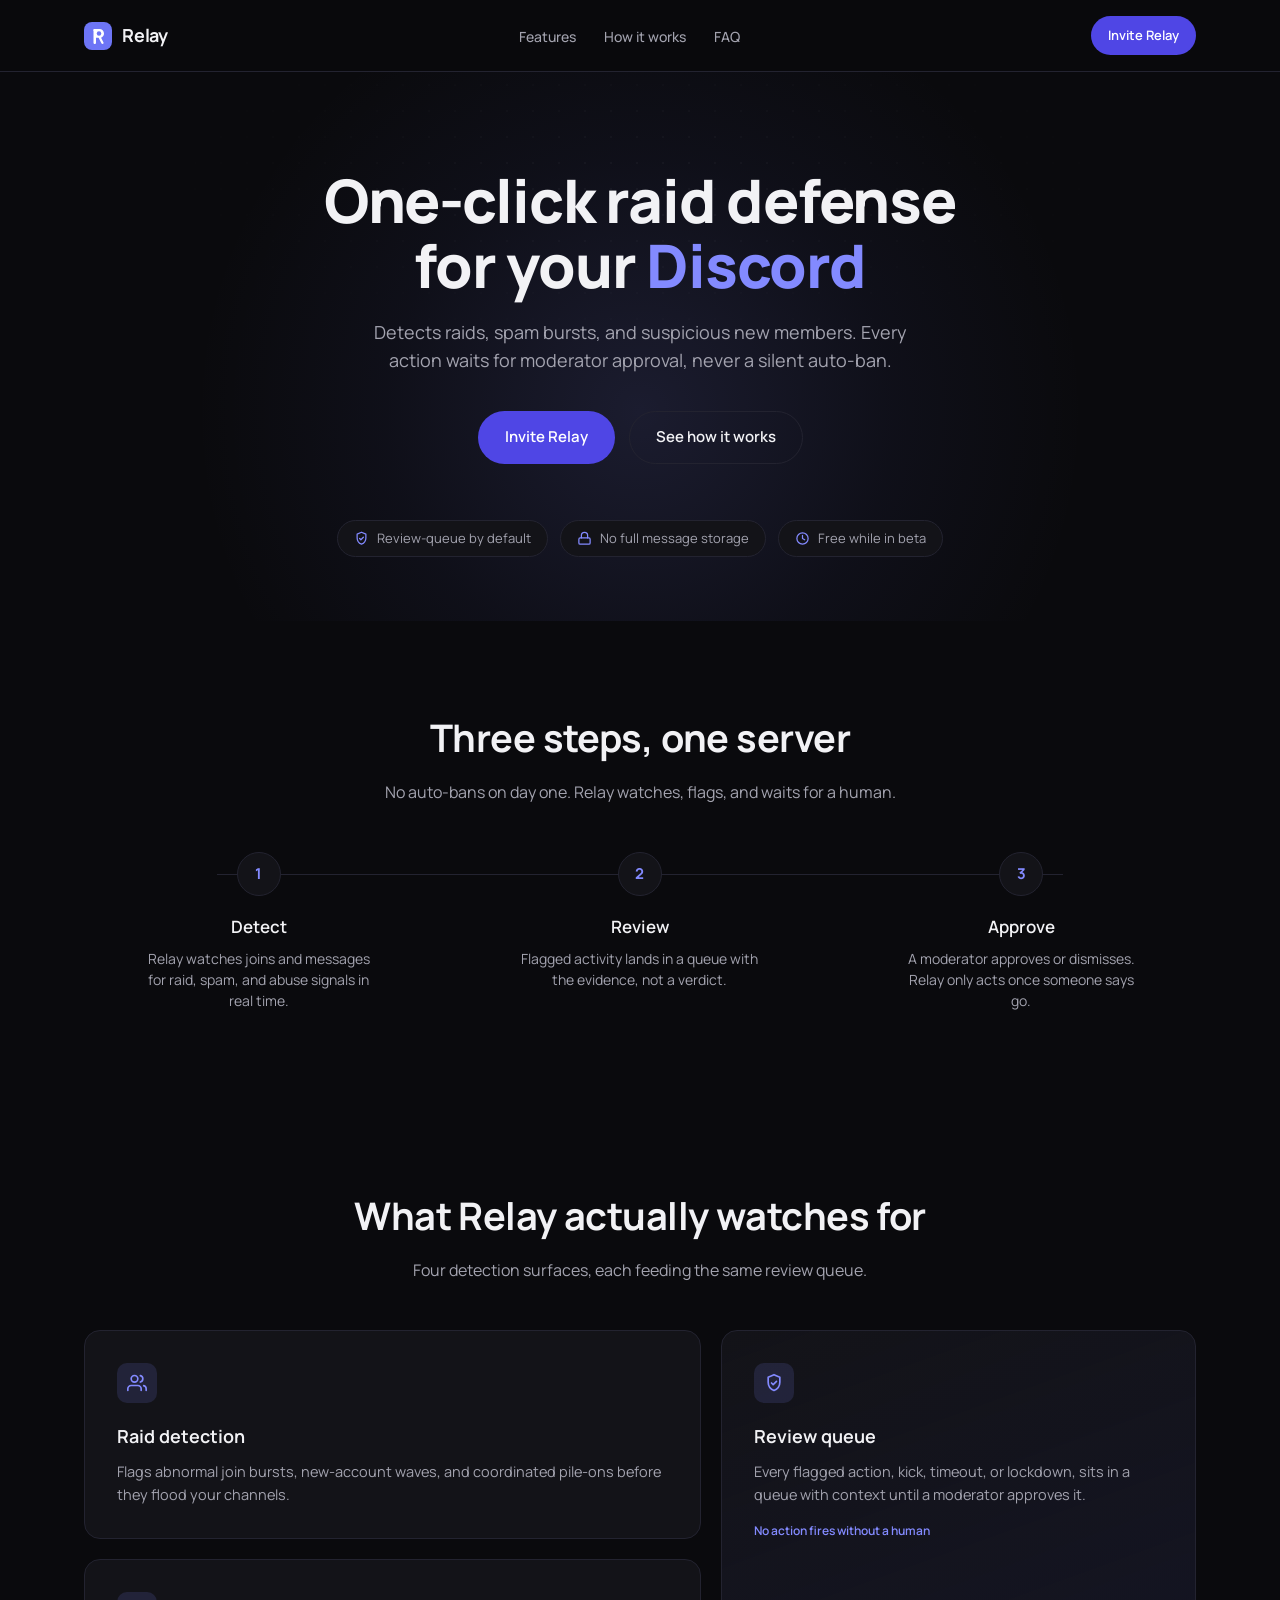
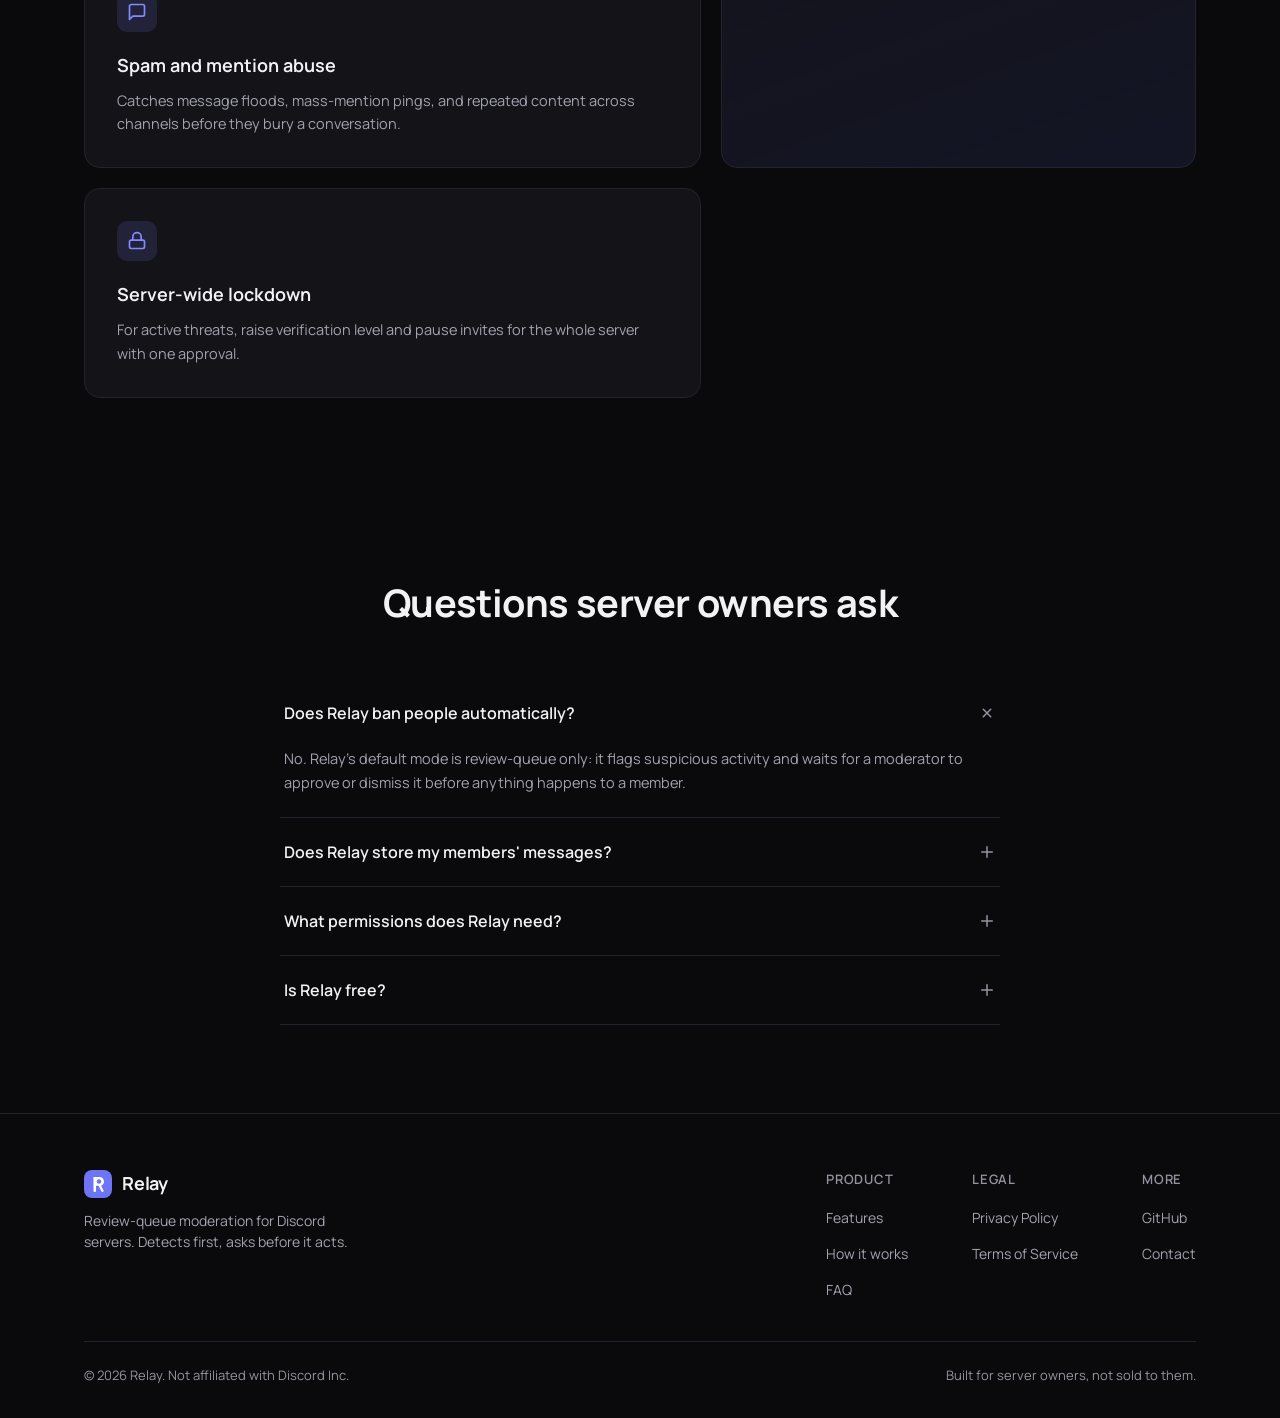
==== index.html @ 848757b1 "Initial commit: Relay landing page Dark-theme marketing site (index.html), Privacy Policy, Terms of " ====
<!DOCTYPE html>
<html lang="en">
<head>
<meta charset="UTF-8">
<meta name="viewport" content="width=device-width, initial-scale=1">
<title>Relay - One-click raid defense for your Discord</title>
<meta name="description" content="Relay detects raids, spam bursts, and suspicious new members in your Discord server, then puts every action in a review queue for a moderator to approve.">
<link rel="preconnect" href="https://fonts.googleapis.com">
<link rel="preconnect" href="https://fonts.gstatic.com" crossorigin>
<link href="https://fonts.googleapis.com/css2?family=Manrope:wght@400;500;600;700;800&display=swap" rel="stylesheet">
<link rel="stylesheet" href="styles.css">
</head>
<body>

<nav class="nav">
  <div class="container">
    <a href="#" class="brand">
      <svg viewBox="0 0 28 28" fill="none" xmlns="http://www.w3.org/2000/svg">
        <rect width="28" height="28" rx="8" fill="#6D75F6"/>
        <path d="M9 8.5C9 7.67 9.67 7 10.5 7H15.5C17.98 7 20 9.02 20 11.5C20 13.42 18.79 15.06 17.09 15.69L19.5 20.5C19.87 21.24 19.34 22 18.5 22C18.03 22 17.6 21.73 17.39 21.31L14.62 15.75H12V20.75C12 21.44 11.44 22 10.75 22C10.06 22 9.5 21.44 9.5 20.75V8.5H9Z" fill="white"/>
        <circle cx="15" cy="11.5" r="2.25" fill="#6D75F6"/>
      </svg>
      Relay
    </a>

    <ul class="nav-links" id="navLinks">
      <li><a href="#features">Features</a></li>
      <li><a href="#how-it-works">How it works</a></li>
      <li><a href="#faq">FAQ</a></li>
    </ul>

    <div class="nav-actions">
      <a href="https://discord.com/oauth2/authorize?client_id=1070480873201340466&scope=bot%20applications.commands&permissions=1099511712950" class="btn btn-primary btn-sm">
        Invite Relay
      </a>
      <button class="nav-menu-toggle" id="navToggle" aria-label="Toggle menu" aria-expanded="false">
        <svg viewBox="0 0 24 24" width="22" height="22" fill="none" stroke="currentColor" stroke-width="2" stroke-linecap="round"><line x1="4" y1="7" x2="20" y2="7"/><line x1="4" y1="12" x2="20" y2="12"/><line x1="4" y1="17" x2="20" y2="17"/></svg>
      </button>
    </div>
  </div>
</nav>

<header class="hero">
  <div class="hero-content">
    <h1>One-click raid defense<br>for your <em>Discord</em></h1>
    <p class="hero-sub">
      Detects raids, spam bursts, and suspicious new members. Every action waits
      for moderator approval, never a silent auto-ban.
    </p>
    <div class="hero-ctas">
      <a href="https://discord.com/oauth2/authorize?client_id=1070480873201340466&scope=bot%20applications.commands&permissions=1099511712950" class="btn btn-primary">
        Invite Relay
      </a>
      <a href="#features" class="btn btn-secondary">See how it works</a>
    </div>
  </div>

  <div class="fact-strip">
    <span class="fact-pill">
      <svg viewBox="0 0 24 24" fill="none" stroke="currentColor" stroke-width="2" stroke-linecap="round" stroke-linejoin="round"><path d="M9 12l2 2 4-4"/><path d="M12 2l7 3v6c0 5-3.5 8.5-7 10-3.5-1.5-7-5-7-10V5l7-3z"/></svg>
      Review-queue by default
    </span>
    <span class="fact-pill">
      <svg viewBox="0 0 24 24" fill="none" stroke="currentColor" stroke-width="2" stroke-linecap="round" stroke-linejoin="round"><rect x="3" y="11" width="18" height="10" rx="2"/><path d="M7 11V7a5 5 0 0110 0v4"/></svg>
      No full message storage
    </span>
    <span class="fact-pill">
      <svg viewBox="0 0 24 24" fill="none" stroke="currentColor" stroke-width="2" stroke-linecap="round" stroke-linejoin="round"><circle cx="12" cy="12" r="9"/><path d="M12 7v5l3.5 2"/></svg>
      Free while in beta
    </span>
  </div>
</header>

<section id="how-it-works">
  <div class="container">
    <div class="section-head">
      <h2>Three steps, one server</h2>
      <p>No auto-bans on day one. Relay watches, flags, and waits for a human.</p>
    </div>

    <div class="steps">
      <div class="step">
        <div class="step-number">1</div>
        <h3>Detect</h3>
        <p>Relay watches joins and messages for raid, spam, and abuse signals in real time.</p>
      </div>
      <div class="step">
        <div class="step-number">2</div>
        <h3>Review</h3>
        <p>Flagged activity lands in a queue with the evidence, not a verdict.</p>
      </div>
      <div class="step">
        <div class="step-number">3</div>
        <h3>Approve</h3>
        <p>A moderator approves or dismisses. Relay only acts once someone says go.</p>
      </div>
    </div>
  </div>
</section>

<section id="features">
  <div class="container">
    <div class="section-head">
      <h2>What Relay actually watches for</h2>
      <p>Four detection surfaces, each feeding the same review queue.</p>
    </div>

    <div class="feature-grid">
      <div class="feature-card">
        <div class="feature-icon">
          <svg viewBox="0 0 24 24" fill="none" stroke="currentColor" stroke-width="2" stroke-linecap="round" stroke-linejoin="round"><path d="M17 21v-2a4 4 0 00-4-4H5a4 4 0 00-4 4v2"/><circle cx="9" cy="7" r="4"/><path d="M23 21v-2a4 4 0 00-3-3.87"/><path d="M16 3.13a4 4 0 010 7.75"/></svg>
        </div>
        <h3>Raid detection</h3>
        <p>Flags abnormal join bursts, new-account waves, and coordinated pile-ons before they flood your channels.</p>
      </div>

      <div class="feature-card">
        <div class="feature-icon">
          <svg viewBox="0 0 24 24" fill="none" stroke="currentColor" stroke-width="2" stroke-linecap="round" stroke-linejoin="round"><path d="M9 12l2 2 4-4"/><path d="M12 2l7 3v6c0 5-3.5 8.5-7 10-3.5-1.5-7-5-7-10V5l7-3z"/></svg>
        </div>
        <h3>Review queue</h3>
        <p>Every flagged action, kick, timeout, or lockdown, sits in a queue with context until a moderator approves it.</p>
        <span class="badge-inline">No action fires without a human</span>
      </div>

      <div class="feature-card">
        <div class="feature-icon">
          <svg viewBox="0 0 24 24" fill="none" stroke="currentColor" stroke-width="2" stroke-linecap="round" stroke-linejoin="round"><path d="M21 15a2 2 0 01-2 2H7l-4 4V5a2 2 0 012-2h14a2 2 0 012 2z"/></svg>
        </div>
        <h3>Spam and mention abuse</h3>
        <p>Catches message floods, mass-mention pings, and repeated content across channels before they bury a conversation.</p>
      </div>

      <div class="feature-card">
        <div class="feature-icon">
          <svg viewBox="0 0 24 24" fill="none" stroke="currentColor" stroke-width="2" stroke-linecap="round" stroke-linejoin="round"><rect x="3" y="11" width="18" height="10" rx="2"/><path d="M7 11V7a5 5 0 0110 0v4"/></svg>
        </div>
        <h3>Server-wide lockdown</h3>
        <p>For active threats, raise verification level and pause invites for the whole server with one approval.</p>
      </div>
    </div>
  </div>
</section>

<section id="faq">
  <div class="container">
    <div class="section-head">
      <h2>Questions server owners ask</h2>
    </div>

    <div class="faq">
      <details class="faq-item" open>
        <summary>
          Does Relay ban people automatically?
          <svg viewBox="0 0 24 24" fill="none" stroke="currentColor" stroke-width="2" stroke-linecap="round"><line x1="12" y1="5" x2="12" y2="19"/><line x1="5" y1="12" x2="19" y2="12"/></svg>
        </summary>
        <p>No. Relay's default mode is review-queue only: it flags suspicious activity and waits for a moderator to approve or dismiss it before anything happens to a member.</p>
      </details>

      <details class="faq-item">
        <summary>
          Does Relay store my members' messages?
          <svg viewBox="0 0 24 24" fill="none" stroke="currentColor" stroke-width="2" stroke-linecap="round"><line x1="12" y1="5" x2="12" y2="19"/><line x1="5" y1="12" x2="19" y2="12"/></svg>
        </summary>
        <p>Relay is built to analyze moderation signals, not archive conversations. It does not intentionally store complete message contents. See the <a href="privacy.html">Privacy Policy</a> for full detail.</p>
      </details>

      <details class="faq-item">
        <summary>
          What permissions does Relay need?
          <svg viewBox="0 0 24 24" fill="none" stroke="currentColor" stroke-width="2" stroke-linecap="round"><line x1="12" y1="5" x2="12" y2="19"/><line x1="5" y1="12" x2="19" y2="12"/></svg>
        </summary>
        <p>Only what the features you enable require, view channels and message history for detection, plus kick, timeout, ban, and manage-server permissions if you turn on the review-queue actions that use them.</p>
      </details>

      <details class="faq-item">
        <summary>
          Is Relay free?
          <svg viewBox="0 0 24 24" fill="none" stroke="currentColor" stroke-width="2" stroke-linecap="round"><line x1="12" y1="5" x2="12" y2="19"/><line x1="5" y1="12" x2="19" y2="12"/></svg>
        </summary>
        <p>Relay is currently free while in beta. If paid tiers are introduced later, pricing will be disclosed before anything is charged.</p>
      </details>
    </div>
  </div>
</section>

<footer>
  <div class="container">
    <div class="footer-top">
      <div class="footer-brand">
        <a href="#" class="brand">
          <svg viewBox="0 0 28 28" fill="none" xmlns="http://www.w3.org/2000/svg">
            <rect width="28" height="28" rx="8" fill="#6D75F6"/>
            <path d="M9 8.5C9 7.67 9.67 7 10.5 7H15.5C17.98 7 20 9.02 20 11.5C20 13.42 18.79 15.06 17.09 15.69L19.5 20.5C19.87 21.24 19.34 22 18.5 22C18.03 22 17.6 21.73 17.39 21.31L14.62 15.75H12V20.75C12 21.44 11.44 22 10.75 22C10.06 22 9.5 21.44 9.5 20.75V8.5H9Z" fill="white"/>
            <circle cx="15" cy="11.5" r="2.25" fill="#6D75F6"/>
          </svg>
          Relay
        </a>
        <p>Review-queue moderation for Discord servers. Detects first, asks before it acts.</p>
      </div>

      <div class="footer-cols">
        <div class="footer-col">
          <h4>Product</h4>
          <ul>
            <li><a href="#features">Features</a></li>
            <li><a href="#how-it-works">How it works</a></li>
            <li><a href="#faq">FAQ</a></li>
          </ul>
        </div>
        <div class="footer-col">
          <h4>Legal</h4>
          <ul>
            <li><a href="privacy.html">Privacy Policy</a></li>
            <li><a href="terms.html">Terms of Service</a></li>
          </ul>
        </div>
        <div class="footer-col">
          <h4>More</h4>
          <ul>
            <li><a href="https://github.com/miradamkhan/discordsecuritybot">GitHub</a></li>
            <li><a href="mailto:relaybotsupport@gmail.com">Contact</a></li>
          </ul>
        </div>
      </div>
    </div>

    <div class="footer-bottom">
      <span>© 2026 Relay. Not affiliated with Discord Inc.</span>
      <span>Built for server owners, not sold to them.</span>
    </div>
  </div>
</footer>

<script src="script.js"></script>
</body>
</html>
---- styles.css ----
/* Relay marketing site - shared styles. Dark theme, single accent (Discord-adjacent
   blurple, contextually justified since Relay is a Discord product, not a default). */

:root {
  --bg: #0a0a0d;
  --bg-elevated: #131318;
  --border: #232330;
  --text: #f2f2f5;
  --text-muted: #a3a3af;
  --text-faint: #9494a0;
  --accent: #4f46e5;
  --accent-hover: #5a51ea;
  --accent-strong: #838aff;
  --accent-soft: rgba(131, 138, 255, 0.14);
  --danger: #f2555b;
  --radius-card: 16px;
  --radius-pill: 999px;
  --max-width: 1160px;
  --nav-height: 72px;
}

* {
  box-sizing: border-box;
}

html {
  scroll-behavior: smooth;
}

body {
  margin: 0;
  background: var(--bg);
  color: var(--text);
  font-family: "Manrope", -apple-system, BlinkMacSystemFont, "Segoe UI", sans-serif;
  font-size: 16px;
  line-height: 1.5;
  -webkit-font-smoothing: antialiased;
}

@media (prefers-reduced-motion: reduce) {
  html {
    scroll-behavior: auto;
  }
  * {
    animation-duration: 0.01ms !important;
    transition-duration: 0.01ms !important;
  }
}

a {
  color: inherit;
}

.container {
  max-width: var(--max-width);
  margin: 0 auto;
  padding: 0 24px;
}

/* ---------- Nav ---------- */

.nav {
  position: sticky;
  top: 0;
  z-index: 40;
  height: var(--nav-height);
  display: flex;
  align-items: center;
  background: rgba(10, 10, 13, 0.72);
  backdrop-filter: blur(14px);
  -webkit-backdrop-filter: blur(14px);
  border-bottom: 1px solid var(--border);
}

.nav .container {
  display: flex;
  align-items: center;
  justify-content: space-between;
  width: 100%;
}

.brand {
  display: flex;
  align-items: center;
  gap: 10px;
  font-weight: 700;
  font-size: 18px;
  text-decoration: none;
  letter-spacing: -0.01em;
}

.brand svg {
  width: 28px;
  height: 28px;
}

.nav-links {
  display: flex;
  align-items: center;
  gap: 28px;
  list-style: none;
  margin: 0;
  padding: 0;
}

.nav-links a {
  text-decoration: none;
  color: var(--text-muted);
  font-size: 14px;
  font-weight: 500;
  transition: color 0.15s ease;
}

.nav-links a:hover {
  color: var(--text);
}

.nav-actions {
  display: flex;
  align-items: center;
  gap: 16px;
}

.nav-menu-toggle {
  display: none;
  background: none;
  border: none;
  color: var(--text);
  padding: 8px;
  cursor: pointer;
}

/* ---------- Buttons ---------- */

.btn {
  display: inline-flex;
  align-items: center;
  justify-content: center;
  gap: 8px;
  padding: 12px 22px;
  border-radius: var(--radius-pill);
  font-size: 14px;
  font-weight: 600;
  text-decoration: none;
  white-space: nowrap;
  border: 1px solid transparent;
  cursor: pointer;
  transition: transform 0.15s ease, background 0.15s ease, border-color 0.15s ease;
}

.btn:active {
  transform: scale(0.98);
}

.btn-primary {
  background: var(--accent);
  color: #ffffff;
}

.btn-primary:hover {
  background: var(--accent-hover);
}

.btn-secondary {
  background: transparent;
  color: var(--text);
  border-color: var(--border);
}

.btn-secondary:hover {
  border-color: var(--text-faint);
  background: rgba(255, 255, 255, 0.03);
}

.btn-sm {
  padding: 9px 16px;
  font-size: 13px;
}

/* ---------- Hero ---------- */

.hero {
  position: relative;
  overflow: hidden;
  padding: 96px 24px 64px;
  text-align: center;
}

.hero::before {
  content: "";
  position: absolute;
  top: -20%;
  left: 50%;
  width: 900px;
  height: 900px;
  transform: translateX(-50%);
  background: radial-gradient(circle, var(--accent-soft) 0%, rgba(109, 117, 246, 0.05) 40%, transparent 70%);
  pointer-events: none;
  z-index: 0;
}

.hero::after {
  content: "";
  position: absolute;
  inset: 0;
  background-image: radial-gradient(rgba(255, 255, 255, 0.035) 1px, transparent 1px);
  background-size: 26px 26px;
  mask-image: radial-gradient(ellipse 60% 50% at 50% 20%, black 0%, transparent 70%);
  -webkit-mask-image: radial-gradient(ellipse 60% 50% at 50% 20%, black 0%, transparent 70%);
  pointer-events: none;
  z-index: 0;
}

.hero-content {
  position: relative;
  z-index: 1;
  max-width: 760px;
  margin: 0 auto;
}

.hero h1 {
  font-size: clamp(36px, 6vw, 60px);
  line-height: 1.08;
  letter-spacing: -0.02em;
  font-weight: 800;
  margin: 0 0 20px;
}

.hero h1 em {
  font-style: normal;
  color: var(--accent-strong);
}

.hero-sub {
  font-size: 18px;
  line-height: 1.6;
  color: var(--text-muted);
  max-width: 560px;
  margin: 0 auto 36px;
}

.hero-ctas {
  display: flex;
  gap: 14px;
  justify-content: center;
  flex-wrap: wrap;
}

.hero-ctas .btn {
  padding: 14px 26px;
  font-size: 15px;
}

.fact-strip {
  position: relative;
  z-index: 1;
  display: flex;
  justify-content: center;
  flex-wrap: wrap;
  gap: 12px;
  margin-top: 56px;
}

.fact-pill {
  display: inline-flex;
  align-items: center;
  gap: 8px;
  padding: 8px 16px;
  border-radius: var(--radius-pill);
  border: 1px solid var(--border);
  background: var(--bg-elevated);
  color: var(--text-muted);
  font-size: 13px;
}

.fact-pill svg {
  width: 15px;
  height: 15px;
  color: var(--accent-strong);
  flex-shrink: 0;
}

/* ---------- Section shell ---------- */

section {
  padding: 88px 0;
}

.section-head {
  max-width: 620px;
  margin: 0 auto 48px;
  text-align: center;
}

.section-head h2 {
  font-size: clamp(28px, 4vw, 38px);
  letter-spacing: -0.015em;
  margin: 0 0 14px;
  font-weight: 700;
}

.section-head p {
  color: var(--text-muted);
  font-size: 16px;
  margin: 0;
}

/* ---------- How it works (3-step) ---------- */

.steps {
  display: grid;
  grid-template-columns: repeat(3, 1fr);
  gap: 32px;
  position: relative;
}

.steps::before {
  content: "";
  position: absolute;
  top: 22px;
  left: 12%;
  right: 12%;
  height: 1px;
  background: var(--border);
  z-index: 0;
}

.step {
  position: relative;
  z-index: 1;
  text-align: center;
}

.step-number {
  width: 44px;
  height: 44px;
  margin: 0 auto 18px;
  border-radius: 50%;
  background: var(--bg-elevated);
  border: 1px solid var(--border);
  display: flex;
  align-items: center;
  justify-content: center;
  font-weight: 700;
  font-size: 15px;
  color: var(--accent-strong);
}

.step h3 {
  font-size: 17px;
  margin: 0 0 8px;
  font-weight: 600;
}

.step p {
  color: var(--text-muted);
  font-size: 14px;
  margin: 0;
  max-width: 240px;
  margin-inline: auto;
}

/* ---------- Feature bento ---------- */

.feature-grid {
  display: grid;
  grid-template-columns: 1.3fr 1fr;
  grid-template-rows: auto auto;
  gap: 20px;
}

.feature-card {
  background: var(--bg-elevated);
  border: 1px solid var(--border);
  border-radius: var(--radius-card);
  padding: 32px;
}

.feature-card.wide {
  grid-column: span 1;
}

.feature-card:nth-child(1) {
  grid-column: 1;
  grid-row: 1;
}

.feature-card:nth-child(2) {
  grid-column: 2;
  grid-row: 1 / span 2;
  background: linear-gradient(160deg, var(--bg-elevated) 0%, rgba(109, 117, 246, 0.1) 100%);
}

.feature-card:nth-child(3) {
  grid-column: 1;
  grid-row: 2;
}

.feature-icon {
  width: 40px;
  height: 40px;
  border-radius: 10px;
  background: var(--accent-soft);
  display: flex;
  align-items: center;
  justify-content: center;
  margin-bottom: 20px;
}

.feature-icon svg {
  width: 20px;
  height: 20px;
  color: var(--accent-strong);
}

.feature-card h3 {
  font-size: 18px;
  margin: 0 0 10px;
  font-weight: 650;
}

.feature-card p {
  color: var(--text-muted);
  font-size: 14.5px;
  line-height: 1.6;
  margin: 0;
}

.feature-card .badge-inline {
  display: inline-block;
  margin-top: 16px;
  font-size: 12px;
  color: var(--accent-strong);
  font-weight: 600;
}

/* ---------- FAQ ---------- */

.faq {
  max-width: 720px;
  margin: 0 auto;
}

.faq-item {
  border-bottom: 1px solid var(--border);
}

.faq-item summary {
  list-style: none;
  cursor: pointer;
  padding: 22px 4px;
  display: flex;
  align-items: center;
  justify-content: space-between;
  font-size: 16px;
  font-weight: 600;
}

.faq-item summary::-webkit-details-marker {
  display: none;
}

.faq-item summary svg {
  width: 18px;
  height: 18px;
  color: var(--text-faint);
  flex-shrink: 0;
  transition: transform 0.2s ease;
}

.faq-item[open] summary svg {
  transform: rotate(45deg);
}

.faq-item p {
  color: var(--text-muted);
  font-size: 14.5px;
  line-height: 1.65;
  padding: 0 4px 22px;
  margin: 0;
}

/* ---------- Footer ---------- */

footer {
  border-top: 1px solid var(--border);
  padding: 56px 0 32px;
}

.footer-top {
  display: flex;
  justify-content: space-between;
  gap: 48px;
  flex-wrap: wrap;
  margin-bottom: 40px;
}

.footer-brand p {
  color: var(--text-muted);
  font-size: 14px;
  max-width: 280px;
  margin: 12px 0 0;
}

.footer-cols {
  display: flex;
  gap: 64px;
  flex-wrap: wrap;
}

.footer-col h4 {
  font-size: 13px;
  text-transform: uppercase;
  letter-spacing: 0.06em;
  color: var(--text-faint);
  margin: 0 0 16px;
  font-weight: 600;
}

.footer-col ul {
  list-style: none;
  margin: 0;
  padding: 0;
  display: flex;
  flex-direction: column;
  gap: 12px;
}

.footer-col a {
  color: var(--text-muted);
  text-decoration: none;
  font-size: 14px;
}

.footer-col a:hover {
  color: var(--text);
}

.footer-bottom {
  border-top: 1px solid var(--border);
  padding-top: 24px;
  display: flex;
  justify-content: space-between;
  flex-wrap: wrap;
  gap: 12px;
  color: var(--text-faint);
  font-size: 13px;
}

.todo-tag {
  display: inline-block;
  font-size: 10px;
  font-weight: 700;
  letter-spacing: 0.04em;
  color: #1a1608;
  background: #f6c453;
  padding: 2px 6px;
  border-radius: 4px;
  margin-left: 6px;
  vertical-align: middle;
}

/* ---------- Legal pages ---------- */

.legal-page {
  padding: 64px 0 96px;
}

.legal-header {
  max-width: 680px;
  margin: 0 auto 48px;
}

.legal-header a.back {
  display: inline-flex;
  align-items: center;
  gap: 6px;
  color: var(--text-muted);
  text-decoration: none;
  font-size: 14px;
  margin-bottom: 24px;
}

.legal-header a.back:hover {
  color: var(--text);
}

.legal-header a.back svg {
  width: 16px;
  height: 16px;
}

.legal-header h1 {
  font-size: 32px;
  margin: 0 0 8px;
  letter-spacing: -0.01em;
}

.legal-meta {
  color: var(--text-faint);
  font-size: 14px;
  margin: 0;
}

.legal-body {
  max-width: 680px;
  margin: 0 auto;
}

.legal-body section {
  padding: 0 0 32px;
}

.legal-body h2 {
  font-size: 19px;
  font-weight: 650;
  margin: 0 0 12px;
}

.legal-body p,
.legal-body li {
  color: var(--text-muted);
  font-size: 15px;
  line-height: 1.7;
}

.legal-body ul {
  padding-left: 20px;
  margin: 8px 0 0;
}

.legal-body li {
  margin-bottom: 6px;
}

.todo-inline {
  color: #f6c453;
  background: rgba(246, 196, 83, 0.12);
  border: 1px solid rgba(246, 196, 83, 0.3);
  padding: 1px 7px;
  border-radius: 5px;
  font-size: 13.5px;
  font-weight: 600;
  white-space: nowrap;
}

.owner-note {
  margin-top: 48px;
  padding: 20px 22px;
  border: 1px dashed rgba(246, 196, 83, 0.4);
  border-radius: 12px;
  background: rgba(246, 196, 83, 0.05);
}

.owner-note h2 {
  font-size: 13px;
  text-transform: uppercase;
  letter-spacing: 0.05em;
  color: #f6c453;
  margin: 0 0 10px;
}

.owner-note p {
  font-size: 14px;
  color: var(--text-muted);
  margin: 0;
}

/* ---------- Responsive ---------- */

@media (max-width: 900px) {
  .feature-grid {
    grid-template-columns: 1fr;
  }
  .feature-card:nth-child(2) {
    grid-column: 1;
    grid-row: auto;
  }
  .footer-cols {
    gap: 40px;
  }
}

@media (max-width: 768px) {
  .nav-links {
    position: fixed;
    top: var(--nav-height);
    left: 0;
    right: 0;
    background: var(--bg);
    border-bottom: 1px solid var(--border);
    flex-direction: column;
    align-items: flex-start;
    padding: 20px 24px;
    gap: 18px;
    display: none;
  }
  .nav-links.open {
    display: flex;
  }
  .nav-menu-toggle {
    display: block;
  }
  .nav-actions .btn-primary {
    padding: 10px 16px;
    font-size: 13px;
  }
  .steps {
    grid-template-columns: 1fr;
    gap: 40px;
  }
  .steps::before {
    display: none;
  }
  .hero {
    padding: 64px 20px 48px;
  }
  section {
    padding: 64px 0;
  }
  .footer-top {
    flex-direction: column;
    gap: 32px;
  }
}
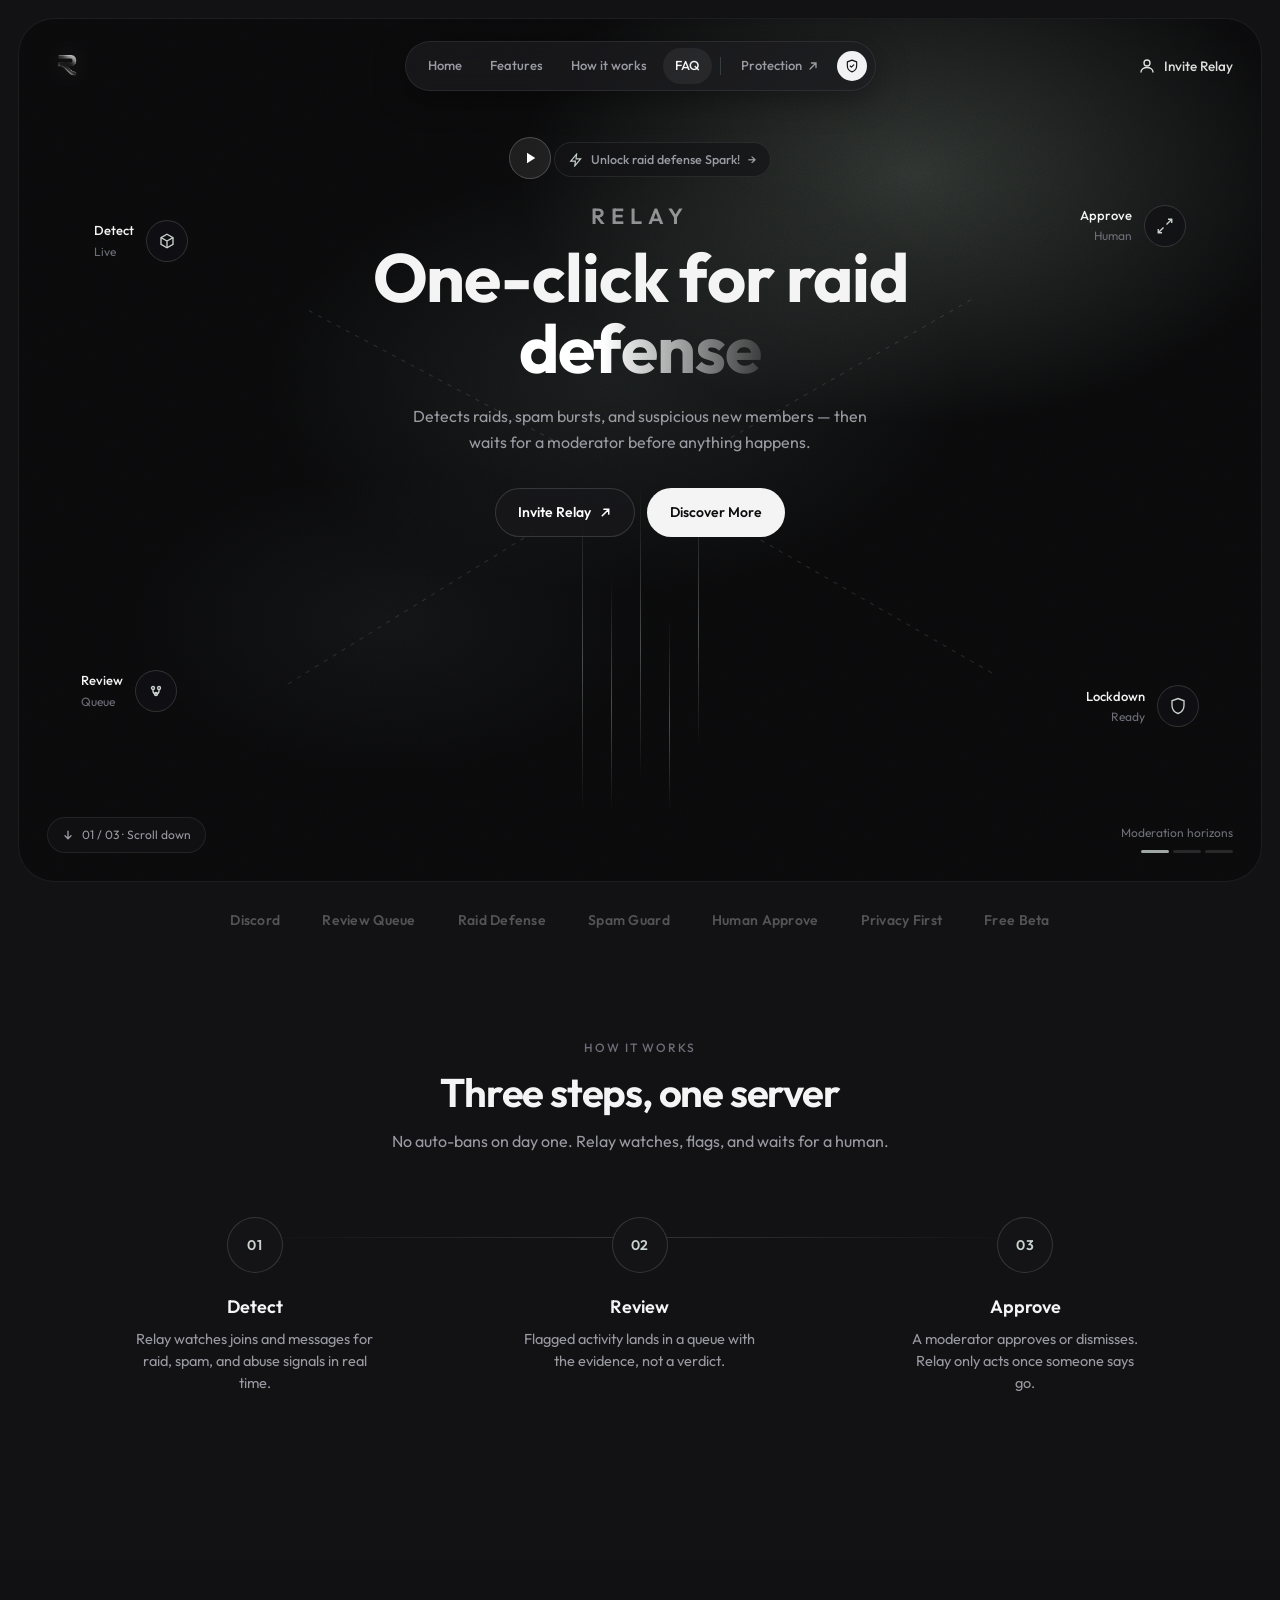
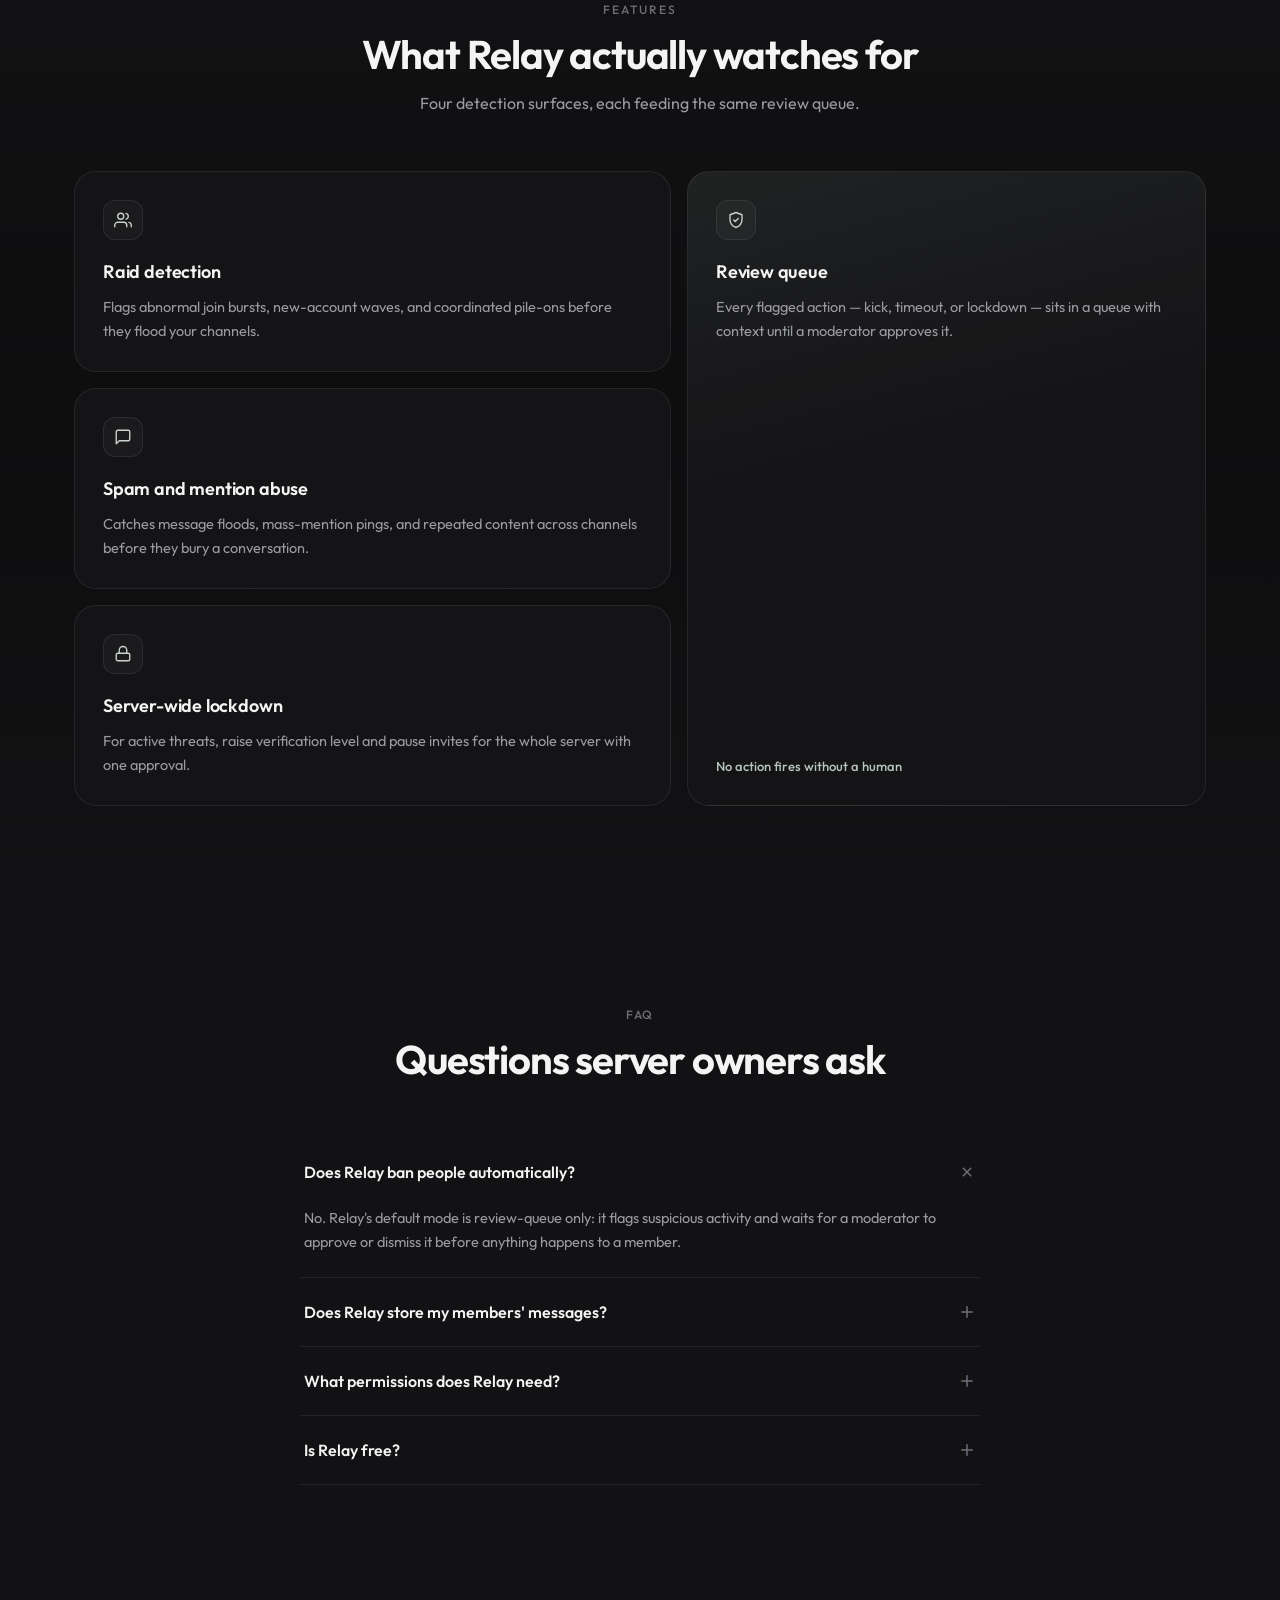
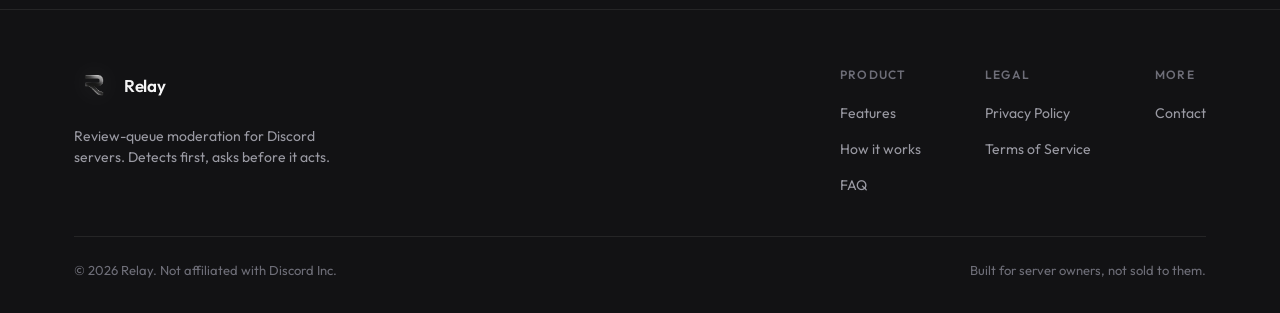
==== commit 4d7478f7: "site refresh" ====
--- a/index.html
+++ b/index.html
@@ -3,234 +3,317 @@
 <head>
 <meta charset="UTF-8">
 <meta name="viewport" content="width=device-width, initial-scale=1">
-<title>Relay - One-click raid defense for your Discord</title>
+<title>Relay — One-click raid defense for Discord</title>
 <meta name="description" content="Relay detects raids, spam bursts, and suspicious new members in your Discord server, then puts every action in a review queue for a moderator to approve.">
 <link rel="preconnect" href="https://fonts.googleapis.com">
 <link rel="preconnect" href="https://fonts.gstatic.com" crossorigin>
-<link href="https://fonts.googleapis.com/css2?family=Manrope:wght@400;500;600;700;800&display=swap" rel="stylesheet">
+<link href="https://fonts.googleapis.com/css2?family=Outfit:wght@300;400;500;600;700;800&display=swap" rel="stylesheet">
 <link rel="stylesheet" href="styles.css">
 </head>
 <body>
 
-<nav class="nav">
-  <div class="container">
-    <a href="#" class="brand">
-      <svg viewBox="0 0 28 28" fill="none" xmlns="http://www.w3.org/2000/svg">
-        <rect width="28" height="28" rx="8" fill="#6D75F6"/>
-        <path d="M9 8.5C9 7.67 9.67 7 10.5 7H15.5C17.98 7 20 9.02 20 11.5C20 13.42 18.79 15.06 17.09 15.69L19.5 20.5C19.87 21.24 19.34 22 18.5 22C18.03 22 17.6 21.73 17.39 21.31L14.62 15.75H12V20.75C12 21.44 11.44 22 10.75 22C10.06 22 9.5 21.44 9.5 20.75V8.5H9Z" fill="white"/>
-        <circle cx="15" cy="11.5" r="2.25" fill="#6D75F6"/>
-      </svg>
-      Relay
-    </a>
-
-    <ul class="nav-links" id="navLinks">
-      <li><a href="#features">Features</a></li>
-      <li><a href="#how-it-works">How it works</a></li>
-      <li><a href="#faq">FAQ</a></li>
-    </ul>
-
-    <div class="nav-actions">
-      <a href="https://discord.com/oauth2/authorize?client_id=1070480873201340466&scope=bot%20applications.commands&permissions=1099511712950" class="btn btn-primary btn-sm">
-        Invite Relay
-      </a>
-      <button class="nav-menu-toggle" id="navToggle" aria-label="Toggle menu" aria-expanded="false">
-        <svg viewBox="0 0 24 24" width="22" height="22" fill="none" stroke="currentColor" stroke-width="2" stroke-linecap="round"><line x1="4" y1="7" x2="20" y2="7"/><line x1="4" y1="12" x2="20" y2="12"/><line x1="4" y1="17" x2="20" y2="17"/></svg>
-      </button>
+<div class="page">
+  <div class="shell">
+    <div class="frame" id="top">
+      <div class="frame-glow" aria-hidden="true"></div>
+      <div class="frame-grain" aria-hidden="true"></div>
+      <div class="frame-stars" aria-hidden="true"></div>
+      <div class="frame-streaks" aria-hidden="true">
+        <span></span><span></span><span></span><span></span><span></span>
+      </div>
+
+      <nav class="nav">
+        <a href="#top" class="brand" aria-label="Relay home">
+          <img src="assets/RelayLogo.png" alt="" class="brand-logo" width="40" height="40">
+        </a>
+
+        <div class="nav-pill" id="navLinks">
+          <a href="#top" class="is-active">Home</a>
+          <a href="#features">Features</a>
+          <a href="#how-it-works">How it works</a>
+          <a href="#faq">FAQ</a>
+          <span class="nav-pill-divider" aria-hidden="true"></span>
+          <a href="#features" class="nav-protect">
+            Protection
+            <svg viewBox="0 0 16 16" width="12" height="12" fill="none" stroke="currentColor" stroke-width="1.8" stroke-linecap="round"><path d="M4 12L12 4M6 4h6v6"/></svg>
+          </a>
+          <span class="nav-shield" aria-hidden="true">
+            <svg viewBox="0 0 24 24" fill="none" stroke="currentColor" stroke-width="2" stroke-linecap="round" stroke-linejoin="round"><path d="M12 2l8 3v6c0 5.2-3.4 9.4-8 11-4.6-1.6-8-5.8-8-11V5l8-3z"/><path d="M9 12l2 2 4-4"/></svg>
+          </span>
+        </div>
+
+        <a href="https://discord.com/oauth2/authorize?client_id=1070480873201340466&scope=bot%20applications.commands&permissions=1099511712950" class="nav-account">
+          <svg viewBox="0 0 24 24" width="18" height="18" fill="none" stroke="currentColor" stroke-width="1.8" stroke-linecap="round" stroke-linejoin="round"><circle cx="12" cy="8" r="4"/><path d="M4 20c0-3.3 3.6-6 8-6s8 2.7 8 6"/></svg>
+          Invite Relay
+        </a>
+
+        <button class="nav-menu-toggle" id="navToggle" aria-label="Toggle menu" aria-expanded="false">
+          <svg viewBox="0 0 24 24" width="22" height="22" fill="none" stroke="currentColor" stroke-width="2" stroke-linecap="round"><line x1="4" y1="7" x2="20" y2="7"/><line x1="4" y1="12" x2="20" y2="12"/><line x1="4" y1="17" x2="20" y2="17"/></svg>
+        </button>
+      </nav>
+
+      <header class="hero">
+        <svg class="node-lines" viewBox="0 0 1200 700" preserveAspectRatio="none" aria-hidden="true">
+          <path class="node-line" d="M280 180 L520 300"/>
+          <path class="node-line" d="M260 520 L500 380"/>
+          <path class="node-line" d="M920 170 L680 300"/>
+          <path class="node-line" d="M940 510 L700 380"/>
+        </svg>
+
+        <div class="float-node float-node--tl">
+          <div class="float-node__meta">
+            <span class="float-node__label">Detect</span>
+            <span class="float-node__value">Live</span>
+          </div>
+          <div class="float-node__icon">
+            <svg viewBox="0 0 24 24" fill="none" stroke="currentColor" stroke-width="1.8"><path d="M12 3l8 4.5v9L12 21l-8-4.5v-9L12 3z"/><path d="M12 12l8-4.5M12 12v9M12 12L4 7.5"/></svg>
+          </div>
+        </div>
+
+        <div class="float-node float-node--bl">
+          <div class="float-node__meta">
+            <span class="float-node__label">Review</span>
+            <span class="float-node__value">Queue</span>
+          </div>
+          <div class="float-node__icon">
+            <svg viewBox="0 0 24 24" fill="none" stroke="currentColor" stroke-width="1.8"><circle cx="8" cy="8" r="2"/><circle cx="16" cy="8" r="2"/><circle cx="12" cy="16" r="2"/><path d="M8 10v2a4 4 0 004 4M16 10v2a4 4 0 01-4 4"/></svg>
+          </div>
+        </div>
+
+        <div class="float-node float-node--tr">
+          <div class="float-node__icon">
+            <svg viewBox="0 0 24 24" fill="none" stroke="currentColor" stroke-width="1.8"><path d="M16 3h5v5M8 21H3v-5M21 3l-7 7M3 21l7-7"/></svg>
+          </div>
+          <div class="float-node__meta">
+            <span class="float-node__label">Approve</span>
+            <span class="float-node__value">Human</span>
+          </div>
+        </div>
+
+        <div class="float-node float-node--br">
+          <div class="float-node__icon">
+            <svg viewBox="0 0 24 24" fill="none" stroke="currentColor" stroke-width="1.8"><path d="M12 2l8 3v6c0 5.2-3.4 9.4-8 11-4.6-1.6-8-5.8-8-11V5l8-3z"/></svg>
+          </div>
+          <div class="float-node__meta">
+            <span class="float-node__label">Lockdown</span>
+            <span class="float-node__value">Ready</span>
+          </div>
+        </div>
+
+        <div class="hero-center">
+          <button class="play-btn" type="button" aria-label="See how Relay works" onclick="document.getElementById('how-it-works').scrollIntoView({behavior:'smooth'})">
+            <svg viewBox="0 0 24 24" width="18" height="18" fill="currentColor"><path d="M8 5v14l11-7z"/></svg>
+          </button>
+
+          <a href="#features" class="hero-badge">
+            <span class="hero-badge__icon" aria-hidden="true">
+              <svg viewBox="0 0 24 24" width="14" height="14" fill="none" stroke="currentColor" stroke-width="2"><path d="M13 2L3 14h8l-1 8 10-12h-8l1-8z"/></svg>
+            </span>
+            Unlock raid defense Spark!
+            <span aria-hidden="true">→</span>
+          </a>
+
+          <h1>
+            <span class="brand-word">Relay</span>
+            <span class="hero-line">One-click for raid <em>defense</em></span>
+          </h1>
+
+          <p class="hero-sub">
+            Detects raids, spam bursts, and suspicious new members — then waits for a moderator before anything happens.
+          </p>
+
+          <div class="hero-ctas">
+            <a href="https://discord.com/oauth2/authorize?client_id=1070480873201340466&scope=bot%20applications.commands&permissions=1099511712950" class="btn btn-dark">
+              Invite Relay
+              <svg viewBox="0 0 16 16" width="13" height="13" fill="none" stroke="currentColor" stroke-width="1.8" stroke-linecap="round"><path d="M4 12L12 4M6 4h6v6"/></svg>
+            </a>
+            <a href="#how-it-works" class="btn btn-light">Discover More</a>
+          </div>
+        </div>
+
+        <div class="hero-footer">
+          <a href="#how-it-works" class="scroll-chip">
+            <svg viewBox="0 0 16 16" width="12" height="12" fill="none" stroke="currentColor" stroke-width="1.8" stroke-linecap="round"><path d="M8 3v10M4 9l4 4 4-4"/></svg>
+            01 / 03 · Scroll down
+          </a>
+          <div class="horizon">
+            <span>Moderation horizons</span>
+            <div class="horizon-bar" aria-hidden="true"><i></i><i></i><i></i></div>
+          </div>
+        </div>
+      </header>
+    </div>
+
+    <div class="partners" aria-label="Built for">
+      <span>Discord</span>
+      <span>Review Queue</span>
+      <span>Raid Defense</span>
+      <span>Spam Guard</span>
+      <span>Human Approve</span>
+      <span>Privacy First</span>
+      <span>Free Beta</span>
     </div>
   </div>
-</nav>
-
-<header class="hero">
-  <div class="hero-content">
-    <h1>One-click raid defense<br>for your <em>Discord</em></h1>
-    <p class="hero-sub">
-      Detects raids, spam bursts, and suspicious new members. Every action waits
-      for moderator approval, never a silent auto-ban.
-    </p>
-    <div class="hero-ctas">
-      <a href="https://discord.com/oauth2/authorize?client_id=1070480873201340466&scope=bot%20applications.commands&permissions=1099511712950" class="btn btn-primary">
-        Invite Relay
-      </a>
-      <a href="#features" class="btn btn-secondary">See how it works</a>
-    </div>
-  </div>
-
-  <div class="fact-strip">
-    <span class="fact-pill">
-      <svg viewBox="0 0 24 24" fill="none" stroke="currentColor" stroke-width="2" stroke-linecap="round" stroke-linejoin="round"><path d="M9 12l2 2 4-4"/><path d="M12 2l7 3v6c0 5-3.5 8.5-7 10-3.5-1.5-7-5-7-10V5l7-3z"/></svg>
-      Review-queue by default
-    </span>
-    <span class="fact-pill">
-      <svg viewBox="0 0 24 24" fill="none" stroke="currentColor" stroke-width="2" stroke-linecap="round" stroke-linejoin="round"><rect x="3" y="11" width="18" height="10" rx="2"/><path d="M7 11V7a5 5 0 0110 0v4"/></svg>
-      No full message storage
-    </span>
-    <span class="fact-pill">
-      <svg viewBox="0 0 24 24" fill="none" stroke="currentColor" stroke-width="2" stroke-linecap="round" stroke-linejoin="round"><circle cx="12" cy="12" r="9"/><path d="M12 7v5l3.5 2"/></svg>
-      Free while in beta
-    </span>
-  </div>
-</header>
-
-<section id="how-it-works">
-  <div class="container">
-    <div class="section-head">
-      <h2>Three steps, one server</h2>
-      <p>No auto-bans on day one. Relay watches, flags, and waits for a human.</p>
-    </div>
-
-    <div class="steps">
-      <div class="step">
-        <div class="step-number">1</div>
-        <h3>Detect</h3>
-        <p>Relay watches joins and messages for raid, spam, and abuse signals in real time.</p>
-      </div>
-      <div class="step">
-        <div class="step-number">2</div>
-        <h3>Review</h3>
-        <p>Flagged activity lands in a queue with the evidence, not a verdict.</p>
-      </div>
-      <div class="step">
-        <div class="step-number">3</div>
-        <h3>Approve</h3>
-        <p>A moderator approves or dismisses. Relay only acts once someone says go.</p>
-      </div>
-    </div>
-  </div>
-</section>
-
-<section id="features">
-  <div class="container">
-    <div class="section-head">
-      <h2>What Relay actually watches for</h2>
-      <p>Four detection surfaces, each feeding the same review queue.</p>
-    </div>
-
-    <div class="feature-grid">
-      <div class="feature-card">
-        <div class="feature-icon">
-          <svg viewBox="0 0 24 24" fill="none" stroke="currentColor" stroke-width="2" stroke-linecap="round" stroke-linejoin="round"><path d="M17 21v-2a4 4 0 00-4-4H5a4 4 0 00-4 4v2"/><circle cx="9" cy="7" r="4"/><path d="M23 21v-2a4 4 0 00-3-3.87"/><path d="M16 3.13a4 4 0 010 7.75"/></svg>
-        </div>
-        <h3>Raid detection</h3>
-        <p>Flags abnormal join bursts, new-account waves, and coordinated pile-ons before they flood your channels.</p>
-      </div>
-
-      <div class="feature-card">
-        <div class="feature-icon">
-          <svg viewBox="0 0 24 24" fill="none" stroke="currentColor" stroke-width="2" stroke-linecap="round" stroke-linejoin="round"><path d="M9 12l2 2 4-4"/><path d="M12 2l7 3v6c0 5-3.5 8.5-7 10-3.5-1.5-7-5-7-10V5l7-3z"/></svg>
-        </div>
-        <h3>Review queue</h3>
-        <p>Every flagged action, kick, timeout, or lockdown, sits in a queue with context until a moderator approves it.</p>
-        <span class="badge-inline">No action fires without a human</span>
-      </div>
-
-      <div class="feature-card">
-        <div class="feature-icon">
-          <svg viewBox="0 0 24 24" fill="none" stroke="currentColor" stroke-width="2" stroke-linecap="round" stroke-linejoin="round"><path d="M21 15a2 2 0 01-2 2H7l-4 4V5a2 2 0 012-2h14a2 2 0 012 2z"/></svg>
-        </div>
-        <h3>Spam and mention abuse</h3>
-        <p>Catches message floods, mass-mention pings, and repeated content across channels before they bury a conversation.</p>
-      </div>
-
-      <div class="feature-card">
-        <div class="feature-icon">
-          <svg viewBox="0 0 24 24" fill="none" stroke="currentColor" stroke-width="2" stroke-linecap="round" stroke-linejoin="round"><rect x="3" y="11" width="18" height="10" rx="2"/><path d="M7 11V7a5 5 0 0110 0v4"/></svg>
-        </div>
-        <h3>Server-wide lockdown</h3>
-        <p>For active threats, raise verification level and pause invites for the whole server with one approval.</p>
-      </div>
-    </div>
-  </div>
-</section>
-
-<section id="faq">
-  <div class="container">
-    <div class="section-head">
-      <h2>Questions server owners ask</h2>
-    </div>
-
-    <div class="faq">
-      <details class="faq-item" open>
-        <summary>
-          Does Relay ban people automatically?
-          <svg viewBox="0 0 24 24" fill="none" stroke="currentColor" stroke-width="2" stroke-linecap="round"><line x1="12" y1="5" x2="12" y2="19"/><line x1="5" y1="12" x2="19" y2="12"/></svg>
-        </summary>
-        <p>No. Relay's default mode is review-queue only: it flags suspicious activity and waits for a moderator to approve or dismiss it before anything happens to a member.</p>
-      </details>
-
-      <details class="faq-item">
-        <summary>
-          Does Relay store my members' messages?
-          <svg viewBox="0 0 24 24" fill="none" stroke="currentColor" stroke-width="2" stroke-linecap="round"><line x1="12" y1="5" x2="12" y2="19"/><line x1="5" y1="12" x2="19" y2="12"/></svg>
-        </summary>
-        <p>Relay is built to analyze moderation signals, not archive conversations. It does not intentionally store complete message contents. See the <a href="privacy.html">Privacy Policy</a> for full detail.</p>
-      </details>
-
-      <details class="faq-item">
-        <summary>
-          What permissions does Relay need?
-          <svg viewBox="0 0 24 24" fill="none" stroke="currentColor" stroke-width="2" stroke-linecap="round"><line x1="12" y1="5" x2="12" y2="19"/><line x1="5" y1="12" x2="19" y2="12"/></svg>
-        </summary>
-        <p>Only what the features you enable require, view channels and message history for detection, plus kick, timeout, ban, and manage-server permissions if you turn on the review-queue actions that use them.</p>
-      </details>
-
-      <details class="faq-item">
-        <summary>
-          Is Relay free?
-          <svg viewBox="0 0 24 24" fill="none" stroke="currentColor" stroke-width="2" stroke-linecap="round"><line x1="12" y1="5" x2="12" y2="19"/><line x1="5" y1="12" x2="19" y2="12"/></svg>
-        </summary>
-        <p>Relay is currently free while in beta. If paid tiers are introduced later, pricing will be disclosed before anything is charged.</p>
-      </details>
-    </div>
-  </div>
-</section>
-
-<footer>
-  <div class="container">
-    <div class="footer-top">
-      <div class="footer-brand">
-        <a href="#" class="brand">
-          <svg viewBox="0 0 28 28" fill="none" xmlns="http://www.w3.org/2000/svg">
-            <rect width="28" height="28" rx="8" fill="#6D75F6"/>
-            <path d="M9 8.5C9 7.67 9.67 7 10.5 7H15.5C17.98 7 20 9.02 20 11.5C20 13.42 18.79 15.06 17.09 15.69L19.5 20.5C19.87 21.24 19.34 22 18.5 22C18.03 22 17.6 21.73 17.39 21.31L14.62 15.75H12V20.75C12 21.44 11.44 22 10.75 22C10.06 22 9.5 21.44 9.5 20.75V8.5H9Z" fill="white"/>
-            <circle cx="15" cy="11.5" r="2.25" fill="#6D75F6"/>
-          </svg>
-          Relay
-        </a>
-        <p>Review-queue moderation for Discord servers. Detects first, asks before it acts.</p>
-      </div>
-
-      <div class="footer-cols">
-        <div class="footer-col">
-          <h4>Product</h4>
-          <ul>
-            <li><a href="#features">Features</a></li>
-            <li><a href="#how-it-works">How it works</a></li>
-            <li><a href="#faq">FAQ</a></li>
-          </ul>
-        </div>
-        <div class="footer-col">
-          <h4>Legal</h4>
-          <ul>
-            <li><a href="privacy.html">Privacy Policy</a></li>
-            <li><a href="terms.html">Terms of Service</a></li>
-          </ul>
-        </div>
-        <div class="footer-col">
-          <h4>More</h4>
-          <ul>
-            <li><a href="https://github.com/miradamkhan/discordsecuritybot">GitHub</a></li>
-            <li><a href="mailto:relaybotsupport@gmail.com">Contact</a></li>
-          </ul>
-        </div>
-      </div>
-    </div>
-
-    <div class="footer-bottom">
-      <span>© 2026 Relay. Not affiliated with Discord Inc.</span>
-      <span>Built for server owners, not sold to them.</span>
-    </div>
-  </div>
-</footer>
+
+  <section id="how-it-works" class="section">
+    <div class="container">
+      <div class="section-head">
+        <p class="eyebrow">How it works</p>
+        <h2>Three steps, one server</h2>
+        <p>No auto-bans on day one. Relay watches, flags, and waits for a human.</p>
+      </div>
+
+      <div class="steps">
+        <div class="step">
+          <div class="step-number">01</div>
+          <h3>Detect</h3>
+          <p>Relay watches joins and messages for raid, spam, and abuse signals in real time.</p>
+        </div>
+        <div class="step">
+          <div class="step-number">02</div>
+          <h3>Review</h3>
+          <p>Flagged activity lands in a queue with the evidence, not a verdict.</p>
+        </div>
+        <div class="step">
+          <div class="step-number">03</div>
+          <h3>Approve</h3>
+          <p>A moderator approves or dismisses. Relay only acts once someone says go.</p>
+        </div>
+      </div>
+    </div>
+  </section>
+
+  <section id="features" class="section section--alt">
+    <div class="container">
+      <div class="section-head">
+        <p class="eyebrow">Features</p>
+        <h2>What Relay actually watches for</h2>
+        <p>Four detection surfaces, each feeding the same review queue.</p>
+      </div>
+
+      <div class="feature-grid">
+        <article class="feature-card">
+          <div class="feature-icon">
+            <svg viewBox="0 0 24 24" fill="none" stroke="currentColor" stroke-width="1.8" stroke-linecap="round" stroke-linejoin="round"><path d="M17 21v-2a4 4 0 00-4-4H5a4 4 0 00-4 4v2"/><circle cx="9" cy="7" r="4"/><path d="M23 21v-2a4 4 0 00-3-3.87"/><path d="M16 3.13a4 4 0 010 7.75"/></svg>
+          </div>
+          <h3>Raid detection</h3>
+          <p>Flags abnormal join bursts, new-account waves, and coordinated pile-ons before they flood your channels.</p>
+        </article>
+
+        <article class="feature-card feature-card--tall">
+          <div class="feature-icon">
+            <svg viewBox="0 0 24 24" fill="none" stroke="currentColor" stroke-width="1.8" stroke-linecap="round" stroke-linejoin="round"><path d="M12 2l8 3v6c0 5.2-3.4 9.4-8 11-4.6-1.6-8-5.8-8-11V5l8-3z"/><path d="M9 12l2 2 4-4"/></svg>
+          </div>
+          <h3>Review queue</h3>
+          <p>Every flagged action — kick, timeout, or lockdown — sits in a queue with context until a moderator approves it.</p>
+          <span class="feature-note">No action fires without a human</span>
+        </article>
+
+        <article class="feature-card">
+          <div class="feature-icon">
+            <svg viewBox="0 0 24 24" fill="none" stroke="currentColor" stroke-width="1.8" stroke-linecap="round" stroke-linejoin="round"><path d="M21 15a2 2 0 01-2 2H7l-4 4V5a2 2 0 012-2h14a2 2 0 012 2z"/></svg>
+          </div>
+          <h3>Spam and mention abuse</h3>
+          <p>Catches message floods, mass-mention pings, and repeated content across channels before they bury a conversation.</p>
+        </article>
+
+        <article class="feature-card">
+          <div class="feature-icon">
+            <svg viewBox="0 0 24 24" fill="none" stroke="currentColor" stroke-width="1.8" stroke-linecap="round" stroke-linejoin="round"><rect x="3" y="11" width="18" height="10" rx="2"/><path d="M7 11V7a5 5 0 0110 0v4"/></svg>
+          </div>
+          <h3>Server-wide lockdown</h3>
+          <p>For active threats, raise verification level and pause invites for the whole server with one approval.</p>
+        </article>
+      </div>
+    </div>
+  </section>
+
+  <section id="faq" class="section">
+    <div class="container">
+      <div class="section-head">
+        <p class="eyebrow">FAQ</p>
+        <h2>Questions server owners ask</h2>
+      </div>
+
+      <div class="faq">
+        <details class="faq-item" open>
+          <summary>
+            Does Relay ban people automatically?
+            <svg viewBox="0 0 24 24" fill="none" stroke="currentColor" stroke-width="2" stroke-linecap="round"><line x1="12" y1="5" x2="12" y2="19"/><line x1="5" y1="12" x2="19" y2="12"/></svg>
+          </summary>
+          <p>No. Relay's default mode is review-queue only: it flags suspicious activity and waits for a moderator to approve or dismiss it before anything happens to a member.</p>
+        </details>
+
+        <details class="faq-item">
+          <summary>
+            Does Relay store my members' messages?
+            <svg viewBox="0 0 24 24" fill="none" stroke="currentColor" stroke-width="2" stroke-linecap="round"><line x1="12" y1="5" x2="12" y2="19"/><line x1="5" y1="12" x2="19" y2="12"/></svg>
+          </summary>
+          <p>Relay is built to analyze moderation signals, not archive conversations. It does not intentionally store complete message contents. See the <a href="privacy.html">Privacy Policy</a> for full detail.</p>
+        </details>
+
+        <details class="faq-item">
+          <summary>
+            What permissions does Relay need?
+            <svg viewBox="0 0 24 24" fill="none" stroke="currentColor" stroke-width="2" stroke-linecap="round"><line x1="12" y1="5" x2="12" y2="19"/><line x1="5" y1="12" x2="19" y2="12"/></svg>
+          </summary>
+          <p>Only what the features you enable require — view channels and message history for detection, plus kick, timeout, ban, and manage-server permissions if you turn on the review-queue actions that use them.</p>
+        </details>
+
+        <details class="faq-item">
+          <summary>
+            Is Relay free?
+            <svg viewBox="0 0 24 24" fill="none" stroke="currentColor" stroke-width="2" stroke-linecap="round"><line x1="12" y1="5" x2="12" y2="19"/><line x1="5" y1="12" x2="19" y2="12"/></svg>
+          </summary>
+          <p>Relay is currently free while in beta. If paid tiers are introduced later, pricing will be disclosed before anything is charged.</p>
+        </details>
+      </div>
+    </div>
+  </section>
+
+  <footer class="footer">
+    <div class="container">
+      <div class="footer-top">
+        <div class="footer-brand">
+          <a href="#top" class="brand" aria-label="Relay home">
+            <img src="assets/RelayLogo.png" alt="" class="brand-logo" width="36" height="36">
+            <span>Relay</span>
+          </a>
+          <p>Review-queue moderation for Discord servers. Detects first, asks before it acts.</p>
+        </div>
+
+        <div class="footer-cols">
+          <div class="footer-col">
+            <h4>Product</h4>
+            <ul>
+              <li><a href="#features">Features</a></li>
+              <li><a href="#how-it-works">How it works</a></li>
+              <li><a href="#faq">FAQ</a></li>
+            </ul>
+          </div>
+          <div class="footer-col">
+            <h4>Legal</h4>
+            <ul>
+              <li><a href="privacy.html">Privacy Policy</a></li>
+              <li><a href="terms.html">Terms of Service</a></li>
+            </ul>
+          </div>
+          <div class="footer-col">
+            <h4>More</h4>
+            <ul>
+              <li><a href="mailto:relaybotsupport@gmail.com">Contact</a></li>
+            </ul>
+          </div>
+        </div>
+      </div>
+
+      <div class="footer-bottom">
+        <span>© 2026 Relay. Not affiliated with Discord Inc.</span>
+        <span>Built for server owners, not sold to them.</span>
+      </div>
+    </div>
+  </footer>
+</div>
 
 <script src="script.js"></script>
 </body>
--- a/styles.css
+++ b/styles.css
@@ -1,22 +1,20 @@
-/* Relay marketing site - shared styles. Dark theme, single accent (Discord-adjacent
-   blurple, contextually justified since Relay is a Discord product, not a default). */
+/* Relay — reference-inspired dark frame landing */
 
 :root {
-  --bg: #0a0a0d;
-  --bg-elevated: #131318;
-  --border: #232330;
-  --text: #f2f2f5;
-  --text-muted: #a3a3af;
-  --text-faint: #9494a0;
-  --accent: #4f46e5;
-  --accent-hover: #5a51ea;
-  --accent-strong: #838aff;
-  --accent-soft: rgba(131, 138, 255, 0.14);
-  --danger: #f2555b;
-  --radius-card: 16px;
-  --radius-pill: 999px;
-  --max-width: 1160px;
-  --nav-height: 72px;
+  --page: #121214;
+  --frame: #0a0a0b;
+  --elevated: #141416;
+  --border: rgba(255, 255, 255, 0.08);
+  --border-strong: rgba(255, 255, 255, 0.14);
+  --text: #f4f4f5;
+  --text-muted: #9a9aa3;
+  --text-faint: #6e6e78;
+  --glow: rgba(170, 190, 175, 0.22);
+  --glow-soft: rgba(140, 160, 155, 0.12);
+  --glass: rgba(28, 28, 32, 0.72);
+  --max: 1180px;
+  --radius-frame: 36px;
+  --ease: cubic-bezier(0.22, 1, 0.36, 1);
 }
 
 * {
@@ -29,415 +27,744 @@
 
 body {
   margin: 0;
-  background: var(--bg);
+  background: var(--page);
   color: var(--text);
-  font-family: "Manrope", -apple-system, BlinkMacSystemFont, "Segoe UI", sans-serif;
+  font-family: "Outfit", system-ui, sans-serif;
   font-size: 16px;
   line-height: 1.5;
   -webkit-font-smoothing: antialiased;
 }
 
 @media (prefers-reduced-motion: reduce) {
-  html {
-    scroll-behavior: auto;
-  }
-  * {
+  html { scroll-behavior: auto; }
+  *, *::before, *::after {
     animation-duration: 0.01ms !important;
     transition-duration: 0.01ms !important;
   }
 }
 
-a {
-  color: inherit;
+a { color: inherit; }
+
+.page {
+  min-height: 100vh;
 }
 
 .container {
-  max-width: var(--max-width);
+  max-width: var(--max);
   margin: 0 auto;
   padding: 0 24px;
 }
 
+.shell {
+  padding: 18px 18px 0;
+}
+
+/* ---------- Framed hero viewport ---------- */
+
+.frame {
+  position: relative;
+  isolation: isolate;
+  min-height: calc(100vh - 36px);
+  border-radius: var(--radius-frame);
+  border: 1px solid var(--border);
+  background: var(--frame);
+  overflow: hidden;
+  display: flex;
+  flex-direction: column;
+}
+
+.frame-glow {
+  position: absolute;
+  inset: 0;
+  pointer-events: none;
+  z-index: 0;
+  background:
+    radial-gradient(ellipse 55% 50% at 72% 18%, var(--glow) 0%, transparent 58%),
+    radial-gradient(ellipse 40% 35% at 48% 42%, var(--glow-soft) 0%, transparent 70%),
+    radial-gradient(ellipse 30% 25% at 30% 70%, rgba(120, 130, 140, 0.08) 0%, transparent 70%);
+}
+
+.frame-grain {
+  position: absolute;
+  inset: 0;
+  pointer-events: none;
+  z-index: 1;
+  opacity: 0.35;
+  mix-blend-mode: overlay;
+  background-image: url("data:image/svg+xml,%3Csvg viewBox='0 0 200 200' xmlns='http://www.w3.org/2000/svg'%3E%3Cfilter id='n'%3E%3CfeTurbulence type='fractalNoise' baseFrequency='0.85' numOctaves='4' stitchTiles='stitch'/%3E%3C/filter%3E%3Crect width='100%25' height='100%25' filter='url(%23n)'/%3E%3C/svg%3E");
+  background-size: 180px;
+}
+
+.frame-stars {
+  position: absolute;
+  inset: 0;
+  pointer-events: none;
+  z-index: 1;
+  background-image: radial-gradient(rgba(255, 255, 255, 0.45) 0.7px, transparent 0.7px);
+  background-size: 48px 48px;
+  mask-image: radial-gradient(ellipse 70% 60% at 55% 35%, black 10%, transparent 72%);
+  -webkit-mask-image: radial-gradient(ellipse 70% 60% at 55% 35%, black 10%, transparent 72%);
+  opacity: 0.35;
+  animation: twinkle 8s ease-in-out infinite alternate;
+}
+
+.frame-streaks {
+  position: absolute;
+  left: 50%;
+  bottom: 8%;
+  transform: translateX(-50%);
+  width: min(420px, 60%);
+  height: 38%;
+  pointer-events: none;
+  z-index: 1;
+  display: flex;
+  justify-content: center;
+  gap: 28px;
+  opacity: 0.55;
+}
+
+.frame-streaks span {
+  display: block;
+  width: 1px;
+  height: 100%;
+  background: linear-gradient(to top, transparent 0%, rgba(220, 230, 225, 0.55) 45%, transparent 100%);
+  animation: streak 4.5s ease-in-out infinite;
+}
+
+.frame-streaks span:nth-child(2) { height: 72%; align-self: flex-end; animation-delay: 0.6s; }
+.frame-streaks span:nth-child(3) { height: 90%; animation-delay: 1.2s; }
+.frame-streaks span:nth-child(4) { height: 60%; align-self: flex-end; animation-delay: 1.8s; }
+.frame-streaks span:nth-child(5) { height: 80%; animation-delay: 2.4s; }
+
+@keyframes twinkle {
+  from { opacity: 0.22; }
+  to { opacity: 0.42; }
+}
+
+@keyframes streak {
+  0%, 100% { opacity: 0.25; transform: translateY(8px); }
+  50% { opacity: 0.85; transform: translateY(-6px); }
+}
+
+@keyframes floaty {
+  0%, 100% { transform: translateY(0); }
+  50% { transform: translateY(-8px); }
+}
+
+@keyframes fadeUp {
+  from { opacity: 0; transform: translateY(18px); }
+  to { opacity: 1; transform: translateY(0); }
+}
+
 /* ---------- Nav ---------- */
 
 .nav {
-  position: sticky;
-  top: 0;
-  z-index: 40;
-  height: var(--nav-height);
-  display: flex;
-  align-items: center;
-  background: rgba(10, 10, 13, 0.72);
-  backdrop-filter: blur(14px);
-  -webkit-backdrop-filter: blur(14px);
-  border-bottom: 1px solid var(--border);
-}
-
-.nav .container {
-  display: flex;
-  align-items: center;
-  justify-content: space-between;
-  width: 100%;
+  position: relative;
+  z-index: 20;
+  display: grid;
+  grid-template-columns: 1fr auto 1fr;
+  align-items: center;
+  padding: 22px 28px;
+  gap: 16px;
 }
 
 .brand {
-  display: flex;
+  display: inline-flex;
   align-items: center;
   gap: 10px;
-  font-weight: 700;
-  font-size: 18px;
   text-decoration: none;
-  letter-spacing: -0.01em;
-}
-
-.brand svg {
-  width: 28px;
-  height: 28px;
-}
-
-.nav-links {
-  display: flex;
-  align-items: center;
-  gap: 28px;
-  list-style: none;
-  margin: 0;
-  padding: 0;
-}
-
-.nav-links a {
+  font-weight: 600;
+  font-size: 17px;
+  letter-spacing: -0.02em;
+  justify-self: start;
+}
+
+.brand-logo {
+  width: 40px;
+  height: 40px;
+  object-fit: contain;
+  display: block;
+  filter: drop-shadow(0 0 12px rgba(255, 255, 255, 0.12));
+}
+
+.nav-pill {
+  display: flex;
+  align-items: center;
+  gap: 4px;
+  padding: 6px 8px 6px 10px;
+  border-radius: 999px;
+  background: var(--glass);
+  border: 1px solid var(--border);
+  backdrop-filter: blur(16px);
+  -webkit-backdrop-filter: blur(16px);
+  box-shadow: 0 8px 32px rgba(0, 0, 0, 0.35);
+}
+
+.nav-pill a {
   text-decoration: none;
   color: var(--text-muted);
-  font-size: 14px;
+  font-size: 13px;
   font-weight: 500;
-  transition: color 0.15s ease;
-}
-
-.nav-links a:hover {
+  padding: 8px 12px;
+  border-radius: 999px;
+  transition: color 0.2s var(--ease), background 0.2s var(--ease);
+  white-space: nowrap;
+}
+
+.nav-pill a:hover,
+.nav-pill a.is-active {
   color: var(--text);
 }
 
-.nav-actions {
-  display: flex;
-  align-items: center;
-  gap: 16px;
-}
+.nav-pill a.is-active {
+  background: rgba(255, 255, 255, 0.06);
+}
+
+.nav-pill-divider {
+  width: 1px;
+  height: 18px;
+  background: var(--border-strong);
+  margin: 0 4px;
+}
+
+.nav-protect {
+  display: inline-flex !important;
+  align-items: center;
+  gap: 5px;
+}
+
+.nav-shield {
+  width: 30px;
+  height: 30px;
+  border-radius: 50%;
+  background: #f2f2f4;
+  color: #111;
+  display: inline-flex;
+  align-items: center;
+  justify-content: center;
+  margin-left: 2px;
+  flex-shrink: 0;
+}
+
+.nav-shield svg {
+  width: 14px;
+  height: 14px;
+}
+
+.nav-account {
+  justify-self: end;
+  display: inline-flex;
+  align-items: center;
+  gap: 8px;
+  text-decoration: none;
+  color: var(--text);
+  font-size: 13.5px;
+  font-weight: 500;
+  opacity: 0.9;
+  transition: opacity 0.2s ease;
+}
+
+.nav-account:hover { opacity: 1; }
 
 .nav-menu-toggle {
   display: none;
+  justify-self: end;
   background: none;
-  border: none;
+  border: 1px solid var(--border);
   color: var(--text);
-  padding: 8px;
+  width: 42px;
+  height: 42px;
+  border-radius: 12px;
   cursor: pointer;
-}
-
-/* ---------- Buttons ---------- */
+  align-items: center;
+  justify-content: center;
+}
+
+/* ---------- Hero ---------- */
+
+.hero {
+  position: relative;
+  z-index: 5;
+  flex: 1;
+  display: flex;
+  flex-direction: column;
+  justify-content: center;
+  min-height: 0;
+  padding: 24px 28px 28px;
+}
+
+.hero-center {
+  position: relative;
+  z-index: 3;
+  text-align: center;
+  max-width: 720px;
+  margin: 0 auto;
+  animation: fadeUp 0.9s var(--ease) both;
+}
+
+.play-btn {
+  width: 42px;
+  height: 42px;
+  border-radius: 50%;
+  border: 1px solid rgba(255, 255, 255, 0.2);
+  background: rgba(255, 255, 255, 0.08);
+  color: #fff;
+  display: inline-flex;
+  align-items: center;
+  justify-content: center;
+  cursor: pointer;
+  margin-bottom: 22px;
+  backdrop-filter: blur(8px);
+  transition: transform 0.25s var(--ease), background 0.25s ease;
+}
+
+.play-btn:hover {
+  transform: scale(1.06);
+  background: rgba(255, 255, 255, 0.14);
+}
+
+.hero-badge {
+  display: inline-flex;
+  align-items: center;
+  gap: 8px;
+  padding: 7px 14px;
+  border-radius: 999px;
+  border: 1px solid var(--border);
+  background: rgba(20, 20, 24, 0.7);
+  color: var(--text-muted);
+  font-size: 12.5px;
+  font-weight: 500;
+  text-decoration: none;
+  margin-bottom: 28px;
+  transition: border-color 0.2s ease, color 0.2s ease;
+}
+
+.hero-badge:hover {
+  color: var(--text);
+  border-color: var(--border-strong);
+}
+
+.hero-badge__icon {
+  display: inline-flex;
+  color: #c8d4cc;
+}
+
+.hero h1 {
+  margin: 0 0 18px;
+  font-weight: 700;
+  letter-spacing: -0.035em;
+  line-height: 1.05;
+}
+
+.brand-word {
+  display: block;
+  font-size: clamp(18px, 2.4vw, 22px);
+  font-weight: 600;
+  letter-spacing: 0.28em;
+  text-transform: uppercase;
+  color: rgba(244, 244, 245, 0.55);
+  margin-bottom: 14px;
+}
+
+.hero-line {
+  display: block;
+  font-size: clamp(40px, 6.4vw, 68px);
+}
+
+.hero h1 em {
+  font-style: normal;
+  background: linear-gradient(90deg, #ffffff 0%, #ffffff 35%, rgba(255, 255, 255, 0.15) 100%);
+  -webkit-background-clip: text;
+  background-clip: text;
+  color: transparent;
+  filter: blur(0);
+  position: relative;
+}
+
+.hero-sub {
+  margin: 0 auto 32px;
+  max-width: 480px;
+  color: var(--text-muted);
+  font-size: 16px;
+  line-height: 1.65;
+  font-weight: 400;
+}
+
+.hero-ctas {
+  display: flex;
+  justify-content: center;
+  gap: 12px;
+  flex-wrap: wrap;
+}
 
 .btn {
   display: inline-flex;
   align-items: center;
   justify-content: center;
   gap: 8px;
-  padding: 12px 22px;
-  border-radius: var(--radius-pill);
+  padding: 13px 22px;
+  border-radius: 999px;
   font-size: 14px;
-  font-weight: 600;
+  font-weight: 560;
   text-decoration: none;
-  white-space: nowrap;
   border: 1px solid transparent;
   cursor: pointer;
-  transition: transform 0.15s ease, background 0.15s ease, border-color 0.15s ease;
-}
-
-.btn:active {
-  transform: scale(0.98);
-}
-
-.btn-primary {
-  background: var(--accent);
-  color: #ffffff;
-}
-
-.btn-primary:hover {
-  background: var(--accent-hover);
-}
-
-.btn-secondary {
-  background: transparent;
-  color: var(--text);
-  border-color: var(--border);
-}
-
-.btn-secondary:hover {
-  border-color: var(--text-faint);
-  background: rgba(255, 255, 255, 0.03);
-}
-
-.btn-sm {
-  padding: 9px 16px;
-  font-size: 13px;
-}
-
-/* ---------- Hero ---------- */
-
-.hero {
-  position: relative;
-  overflow: hidden;
-  padding: 96px 24px 64px;
-  text-align: center;
-}
-
-.hero::before {
-  content: "";
-  position: absolute;
-  top: -20%;
-  left: 50%;
-  width: 900px;
-  height: 900px;
-  transform: translateX(-50%);
-  background: radial-gradient(circle, var(--accent-soft) 0%, rgba(109, 117, 246, 0.05) 40%, transparent 70%);
-  pointer-events: none;
-  z-index: 0;
-}
-
-.hero::after {
-  content: "";
+  transition: transform 0.2s var(--ease), background 0.2s ease, border-color 0.2s ease;
+}
+
+.btn:active { transform: scale(0.98); }
+
+.btn-dark {
+  background: rgba(24, 24, 28, 0.85);
+  border-color: var(--border-strong);
+  color: #fff;
+  backdrop-filter: blur(10px);
+}
+
+.btn-dark:hover {
+  background: rgba(40, 40, 46, 0.95);
+}
+
+.btn-light {
+  background: #f4f4f5;
+  color: #0c0c0e;
+}
+
+.btn-light:hover {
+  background: #ffffff;
+}
+
+/* Floating nodes */
+
+.node-lines {
   position: absolute;
   inset: 0;
-  background-image: radial-gradient(rgba(255, 255, 255, 0.035) 1px, transparent 1px);
-  background-size: 26px 26px;
-  mask-image: radial-gradient(ellipse 60% 50% at 50% 20%, black 0%, transparent 70%);
-  -webkit-mask-image: radial-gradient(ellipse 60% 50% at 50% 20%, black 0%, transparent 70%);
+  width: 100%;
+  height: 100%;
+  z-index: 1;
   pointer-events: none;
-  z-index: 0;
-}
-
-.hero-content {
+  opacity: 0.35;
+}
+
+.node-line {
+  fill: none;
+  stroke: rgba(180, 190, 185, 0.45);
+  stroke-width: 1;
+  stroke-dasharray: 4 6;
+  animation: dash 18s linear infinite;
+}
+
+@keyframes dash {
+  to { stroke-dashoffset: -200; }
+}
+
+.float-node {
+  position: absolute;
+  z-index: 2;
+  display: flex;
+  align-items: center;
+  gap: 12px;
+  animation: floaty 6s ease-in-out infinite;
+}
+
+.float-node--tl { top: 14%; left: 6%; animation-delay: 0s; }
+.float-node--bl { bottom: 22%; left: 5%; animation-delay: 1.2s; }
+.float-node--tr { top: 12%; right: 6%; flex-direction: row-reverse; animation-delay: 0.6s; }
+.float-node--br { bottom: 20%; right: 5%; flex-direction: row-reverse; animation-delay: 1.8s; }
+
+.float-node__meta {
+  display: flex;
+  flex-direction: column;
+  gap: 2px;
+}
+
+.float-node--tr .float-node__meta,
+.float-node--br .float-node__meta {
+  text-align: right;
+}
+
+.float-node__label {
+  font-size: 13px;
+  font-weight: 500;
+  color: var(--text);
+}
+
+.float-node__value {
+  font-size: 12px;
+  color: var(--text-faint);
+  font-variant-numeric: tabular-nums;
+}
+
+.float-node__icon {
+  width: 42px;
+  height: 42px;
+  border-radius: 50%;
+  border: 1px solid var(--border-strong);
+  background: rgba(18, 18, 22, 0.75);
+  display: flex;
+  align-items: center;
+  justify-content: center;
+  color: #c9d2cc;
+  backdrop-filter: blur(8px);
+}
+
+.float-node__icon svg {
+  width: 18px;
+  height: 18px;
+}
+
+.hero-footer {
   position: relative;
-  z-index: 1;
-  max-width: 760px;
-  margin: 0 auto;
-}
-
-.hero h1 {
-  font-size: clamp(36px, 6vw, 60px);
-  line-height: 1.08;
-  letter-spacing: -0.02em;
-  font-weight: 800;
-  margin: 0 0 20px;
-}
-
-.hero h1 em {
-  font-style: normal;
-  color: var(--accent-strong);
-}
-
-.hero-sub {
-  font-size: 18px;
-  line-height: 1.6;
-  color: var(--text-muted);
+  z-index: 3;
+  display: flex;
+  justify-content: space-between;
+  align-items: flex-end;
+  margin-top: auto;
+  padding-top: 40px;
+}
+
+.scroll-chip {
+  display: inline-flex;
+  align-items: center;
+  gap: 8px;
+  padding: 8px 14px;
+  border-radius: 999px;
+  border: 1px solid var(--border);
+  background: rgba(20, 20, 24, 0.65);
+  color: var(--text-muted);
+  font-size: 12px;
+  text-decoration: none;
+  backdrop-filter: blur(8px);
+  transition: color 0.2s ease;
+}
+
+.scroll-chip:hover { color: var(--text); }
+
+.horizon {
+  text-align: right;
+}
+
+.horizon span {
+  display: block;
+  font-size: 12px;
+  color: var(--text-faint);
+  margin-bottom: 8px;
+}
+
+.horizon-bar {
+  display: flex;
+  gap: 4px;
+  justify-content: flex-end;
+}
+
+.horizon-bar i {
+  display: block;
+  width: 28px;
+  height: 3px;
+  border-radius: 2px;
+  background: rgba(255, 255, 255, 0.12);
+}
+
+.horizon-bar i:first-child {
+  background: rgba(210, 220, 215, 0.75);
+}
+
+/* ---------- Partners strip ---------- */
+
+.partners {
+  display: flex;
+  flex-wrap: wrap;
+  justify-content: center;
+  align-items: center;
+  gap: 28px 42px;
+  padding: 28px 16px 8px;
+  color: rgba(255, 255, 255, 0.28);
+  font-size: 14px;
+  font-weight: 560;
+  letter-spacing: 0.02em;
+  user-select: none;
+}
+
+.partners span {
+  transition: color 0.2s ease;
+}
+
+.partners span:hover {
+  color: rgba(255, 255, 255, 0.55);
+}
+
+/* ---------- Sections ---------- */
+
+.section {
+  padding: 100px 0;
+}
+
+.section--alt {
+  background: linear-gradient(180deg, transparent 0%, rgba(0, 0, 0, 0.25) 50%, transparent 100%);
+}
+
+.section-head {
   max-width: 560px;
-  margin: 0 auto 36px;
-}
-
-.hero-ctas {
-  display: flex;
-  gap: 14px;
-  justify-content: center;
-  flex-wrap: wrap;
-}
-
-.hero-ctas .btn {
-  padding: 14px 26px;
-  font-size: 15px;
-}
-
-.fact-strip {
-  position: relative;
-  z-index: 1;
-  display: flex;
-  justify-content: center;
-  flex-wrap: wrap;
-  gap: 12px;
-  margin-top: 56px;
-}
-
-.fact-pill {
-  display: inline-flex;
-  align-items: center;
-  gap: 8px;
-  padding: 8px 16px;
-  border-radius: var(--radius-pill);
-  border: 1px solid var(--border);
-  background: var(--bg-elevated);
-  color: var(--text-muted);
-  font-size: 13px;
-}
-
-.fact-pill svg {
-  width: 15px;
-  height: 15px;
-  color: var(--accent-strong);
-  flex-shrink: 0;
-}
-
-/* ---------- Section shell ---------- */
-
-section {
-  padding: 88px 0;
-}
-
-.section-head {
-  max-width: 620px;
-  margin: 0 auto 48px;
+  margin: 0 auto 56px;
   text-align: center;
 }
 
+.eyebrow {
+  margin: 0 0 12px;
+  font-size: 12px;
+  font-weight: 500;
+  letter-spacing: 0.16em;
+  text-transform: uppercase;
+  color: var(--text-faint);
+}
+
 .section-head h2 {
-  font-size: clamp(28px, 4vw, 38px);
-  letter-spacing: -0.015em;
   margin: 0 0 14px;
-  font-weight: 700;
-}
-
-.section-head p {
+  font-size: clamp(28px, 4vw, 40px);
+  font-weight: 650;
+  letter-spacing: -0.03em;
+  line-height: 1.15;
+}
+
+.section-head p:not(.eyebrow) {
+  margin: 0;
   color: var(--text-muted);
   font-size: 16px;
-  margin: 0;
-}
-
-/* ---------- How it works (3-step) ---------- */
+}
+
+/* Steps */
 
 .steps {
   display: grid;
   grid-template-columns: repeat(3, 1fr);
-  gap: 32px;
+  gap: 24px;
   position: relative;
 }
 
 .steps::before {
   content: "";
   position: absolute;
-  top: 22px;
-  left: 12%;
-  right: 12%;
+  top: 28px;
+  left: 16%;
+  right: 16%;
   height: 1px;
-  background: var(--border);
-  z-index: 0;
+  background: linear-gradient(90deg, transparent, var(--border-strong), transparent);
 }
 
 .step {
   position: relative;
-  z-index: 1;
   text-align: center;
+  padding: 8px 12px;
 }
 
 .step-number {
-  width: 44px;
-  height: 44px;
-  margin: 0 auto 18px;
+  width: 56px;
+  height: 56px;
+  margin: 0 auto 20px;
   border-radius: 50%;
-  background: var(--bg-elevated);
-  border: 1px solid var(--border);
+  border: 1px solid var(--border-strong);
+  background: var(--elevated);
   display: flex;
   align-items: center;
   justify-content: center;
-  font-weight: 700;
-  font-size: 15px;
-  color: var(--accent-strong);
+  font-size: 14px;
+  font-weight: 600;
+  color: #c9d2cc;
+  letter-spacing: 0.04em;
 }
 
 .step h3 {
-  font-size: 17px;
   margin: 0 0 8px;
+  font-size: 18px;
   font-weight: 600;
 }
 
 .step p {
-  color: var(--text-muted);
-  font-size: 14px;
-  margin: 0;
+  margin: 0 auto;
   max-width: 240px;
-  margin-inline: auto;
-}
-
-/* ---------- Feature bento ---------- */
+  color: var(--text-muted);
+  font-size: 14.5px;
+}
+
+/* Features */
 
 .feature-grid {
   display: grid;
-  grid-template-columns: 1.3fr 1fr;
-  grid-template-rows: auto auto;
-  gap: 20px;
+  grid-template-columns: 1.15fr 1fr;
+  grid-template-rows: auto auto auto;
+  gap: 16px;
 }
 
 .feature-card {
-  background: var(--bg-elevated);
+  background: var(--elevated);
   border: 1px solid var(--border);
-  border-radius: var(--radius-card);
-  padding: 32px;
-}
-
-.feature-card.wide {
-  grid-column: span 1;
-}
-
-.feature-card:nth-child(1) {
-  grid-column: 1;
-  grid-row: 1;
-}
-
+  border-radius: 22px;
+  padding: 28px;
+  transition: border-color 0.25s ease, transform 0.25s var(--ease);
+}
+
+.feature-card:hover {
+  border-color: var(--border-strong);
+  transform: translateY(-2px);
+}
+
+.feature-card:nth-child(1) { grid-column: 1; grid-row: 1; }
 .feature-card:nth-child(2) {
   grid-column: 2;
-  grid-row: 1 / span 2;
-  background: linear-gradient(160deg, var(--bg-elevated) 0%, rgba(109, 117, 246, 0.1) 100%);
-}
-
-.feature-card:nth-child(3) {
-  grid-column: 1;
-  grid-row: 2;
-}
+  grid-row: 1 / span 3;
+  background:
+    linear-gradient(165deg, rgba(170, 190, 175, 0.08) 0%, transparent 45%),
+    var(--elevated);
+  display: flex;
+  flex-direction: column;
+}
+.feature-card:nth-child(3) { grid-column: 1; grid-row: 2; }
+.feature-card:nth-child(4) { grid-column: 1; grid-row: 3; }
 
 .feature-icon {
   width: 40px;
   height: 40px;
-  border-radius: 10px;
-  background: var(--accent-soft);
+  border-radius: 12px;
+  border: 1px solid var(--border);
+  background: rgba(255, 255, 255, 0.03);
   display: flex;
   align-items: center;
   justify-content: center;
-  margin-bottom: 20px;
+  margin-bottom: 18px;
+  color: #c9d2cc;
 }
 
 .feature-icon svg {
-  width: 20px;
-  height: 20px;
-  color: var(--accent-strong);
+  width: 18px;
+  height: 18px;
 }
 
 .feature-card h3 {
+  margin: 0 0 10px;
   font-size: 18px;
-  margin: 0 0 10px;
-  font-weight: 650;
+  font-weight: 600;
+  letter-spacing: -0.01em;
 }
 
 .feature-card p {
+  margin: 0;
   color: var(--text-muted);
   font-size: 14.5px;
-  line-height: 1.6;
-  margin: 0;
-}
-
-.feature-card .badge-inline {
-  display: inline-block;
-  margin-top: 16px;
-  font-size: 12px;
-  color: var(--accent-strong);
-  font-weight: 600;
-}
-
-/* ---------- FAQ ---------- */
+  line-height: 1.65;
+}
+
+.feature-note {
+  margin-top: auto;
+  padding-top: 28px;
+  font-size: 13px;
+  font-weight: 500;
+  color: #b7c4bc;
+}
+
+/* FAQ */
 
 .faq {
-  max-width: 720px;
+  max-width: 680px;
   margin: 0 auto;
 }
 
@@ -452,20 +779,19 @@
   display: flex;
   align-items: center;
   justify-content: space-between;
+  gap: 16px;
   font-size: 16px;
-  font-weight: 600;
-}
-
-.faq-item summary::-webkit-details-marker {
-  display: none;
-}
+  font-weight: 560;
+}
+
+.faq-item summary::-webkit-details-marker { display: none; }
 
 .faq-item summary svg {
   width: 18px;
   height: 18px;
   color: var(--text-faint);
   flex-shrink: 0;
-  transition: transform 0.2s ease;
+  transition: transform 0.25s var(--ease);
 }
 
 .faq-item[open] summary svg {
@@ -473,18 +799,24 @@
 }
 
 .faq-item p {
+  margin: 0;
+  padding: 0 4px 22px;
   color: var(--text-muted);
   font-size: 14.5px;
-  line-height: 1.65;
-  padding: 0 4px 22px;
-  margin: 0;
-}
-
-/* ---------- Footer ---------- */
-
-footer {
+  line-height: 1.7;
+}
+
+.faq-item a {
+  color: #c9d2cc;
+  text-underline-offset: 3px;
+}
+
+/* Footer */
+
+.footer {
   border-top: 1px solid var(--border);
   padding: 56px 0 32px;
+  margin-top: 24px;
 }
 
 .footer-top {
@@ -495,11 +827,15 @@
   margin-bottom: 40px;
 }
 
+.footer-brand .brand span {
+  font-size: 17px;
+}
+
 .footer-brand p {
   color: var(--text-muted);
   font-size: 14px;
   max-width: 280px;
-  margin: 12px 0 0;
+  margin: 14px 0 0;
 }
 
 .footer-cols {
@@ -509,12 +845,12 @@
 }
 
 .footer-col h4 {
-  font-size: 13px;
+  margin: 0 0 16px;
+  font-size: 12px;
   text-transform: uppercase;
-  letter-spacing: 0.06em;
+  letter-spacing: 0.1em;
   color: var(--text-faint);
-  margin: 0 0 16px;
-  font-weight: 600;
+  font-weight: 560;
 }
 
 .footer-col ul {
@@ -532,9 +868,7 @@
   font-size: 14px;
 }
 
-.footer-col a:hover {
-  color: var(--text);
-}
+.footer-col a:hover { color: var(--text); }
 
 .footer-bottom {
   border-top: 1px solid var(--border);
@@ -547,19 +881,6 @@
   font-size: 13px;
 }
 
-.todo-tag {
-  display: inline-block;
-  font-size: 10px;
-  font-weight: 700;
-  letter-spacing: 0.04em;
-  color: #1a1608;
-  background: #f6c453;
-  padding: 2px 6px;
-  border-radius: 4px;
-  margin-left: 6px;
-  vertical-align: middle;
-}
-
 /* ---------- Legal pages ---------- */
 
 .legal-page {
@@ -581,9 +902,7 @@
   margin-bottom: 24px;
 }
 
-.legal-header a.back:hover {
-  color: var(--text);
-}
+.legal-header a.back:hover { color: var(--text); }
 
 .legal-header a.back svg {
   width: 16px;
@@ -593,7 +912,7 @@
 .legal-header h1 {
   font-size: 32px;
   margin: 0 0 8px;
-  letter-spacing: -0.01em;
+  letter-spacing: -0.02em;
 }
 
 .legal-meta {
@@ -613,7 +932,7 @@
 
 .legal-body h2 {
   font-size: 19px;
-  font-weight: 650;
+  font-weight: 600;
   margin: 0 0 12px;
 }
 
@@ -629,9 +948,7 @@
   margin: 8px 0 0;
 }
 
-.legal-body li {
-  margin-bottom: 6px;
-}
+.legal-body li { margin-bottom: 6px; }
 
 .todo-inline {
   color: #f6c453;
@@ -666,60 +983,138 @@
   margin: 0;
 }
 
+/* Legal page uses simpler sticky nav */
+body.legal .nav {
+  display: flex;
+  position: sticky;
+  top: 0;
+  z-index: 40;
+  background: rgba(18, 18, 20, 0.85);
+  backdrop-filter: blur(14px);
+  border-bottom: 1px solid var(--border);
+  padding: 16px 24px;
+}
+
 /* ---------- Responsive ---------- */
+
+@media (max-width: 1024px) {
+  .float-node,
+  .node-lines {
+    display: none;
+  }
+
+  .hero-line {
+    font-size: clamp(36px, 7vw, 56px);
+  }
+}
 
 @media (max-width: 900px) {
   .feature-grid {
     grid-template-columns: 1fr;
   }
-  .feature-card:nth-child(2) {
+
+  .feature-card:nth-child(1),
+  .feature-card:nth-child(2),
+  .feature-card:nth-child(3),
+  .feature-card:nth-child(4) {
     grid-column: 1;
     grid-row: auto;
   }
-  .footer-cols {
-    gap: 40px;
-  }
-}
-
-@media (max-width: 768px) {
-  .nav-links {
+
+  .footer-cols { gap: 40px; }
+}
+
+@media (max-width: 860px) {
+  .shell { padding: 10px 10px 0; }
+
+  .frame {
+    min-height: calc(100vh - 20px);
+    border-radius: 24px;
+  }
+
+  .nav {
+    grid-template-columns: 1fr auto;
+    padding: 16px 18px;
+  }
+
+  .nav-pill {
     position: fixed;
-    top: var(--nav-height);
-    left: 0;
-    right: 0;
-    background: var(--bg);
-    border-bottom: 1px solid var(--border);
+    top: 72px;
+    left: 16px;
+    right: 16px;
+    flex-direction: column;
+    align-items: stretch;
+    border-radius: 20px;
+    padding: 12px;
+    gap: 4px;
+    display: none;
+    z-index: 50;
+  }
+
+  .nav-pill.open { display: flex; }
+
+  .nav-pill a {
+    padding: 12px 14px;
+    border-radius: 12px;
+  }
+
+  .nav-pill-divider,
+  .nav-shield {
+    display: none;
+  }
+
+  .nav-account { display: none; }
+
+  .nav-menu-toggle {
+    display: inline-flex;
+  }
+
+  .hero {
+    padding: 12px 18px 22px;
+  }
+
+  .hero-footer {
     flex-direction: column;
     align-items: flex-start;
-    padding: 20px 24px;
     gap: 18px;
-    display: none;
-  }
-  .nav-links.open {
-    display: flex;
-  }
-  .nav-menu-toggle {
-    display: block;
-  }
-  .nav-actions .btn-primary {
-    padding: 10px 16px;
-    font-size: 13px;
-  }
+  }
+
+  .horizon { text-align: left; }
+  .horizon-bar { justify-content: flex-start; }
+
+  .partners {
+    gap: 16px 24px;
+    font-size: 12.5px;
+    padding: 22px 12px 4px;
+  }
+
   .steps {
     grid-template-columns: 1fr;
-    gap: 40px;
-  }
-  .steps::before {
-    display: none;
-  }
-  .hero {
-    padding: 64px 20px 48px;
-  }
-  section {
-    padding: 64px 0;
-  }
+    gap: 36px;
+  }
+
+  .steps::before { display: none; }
+
+  .section { padding: 72px 0; }
+
   .footer-top {
     flex-direction: column;
     gap: 32px;
   }
 }
+
+@media (max-width: 480px) {
+  .brand-word {
+    letter-spacing: 0.2em;
+    font-size: 15px;
+  }
+
+  .hero-ctas {
+    flex-direction: column;
+    width: 100%;
+  }
+
+  .hero-ctas .btn {
+    width: 100%;
+  }
+}
